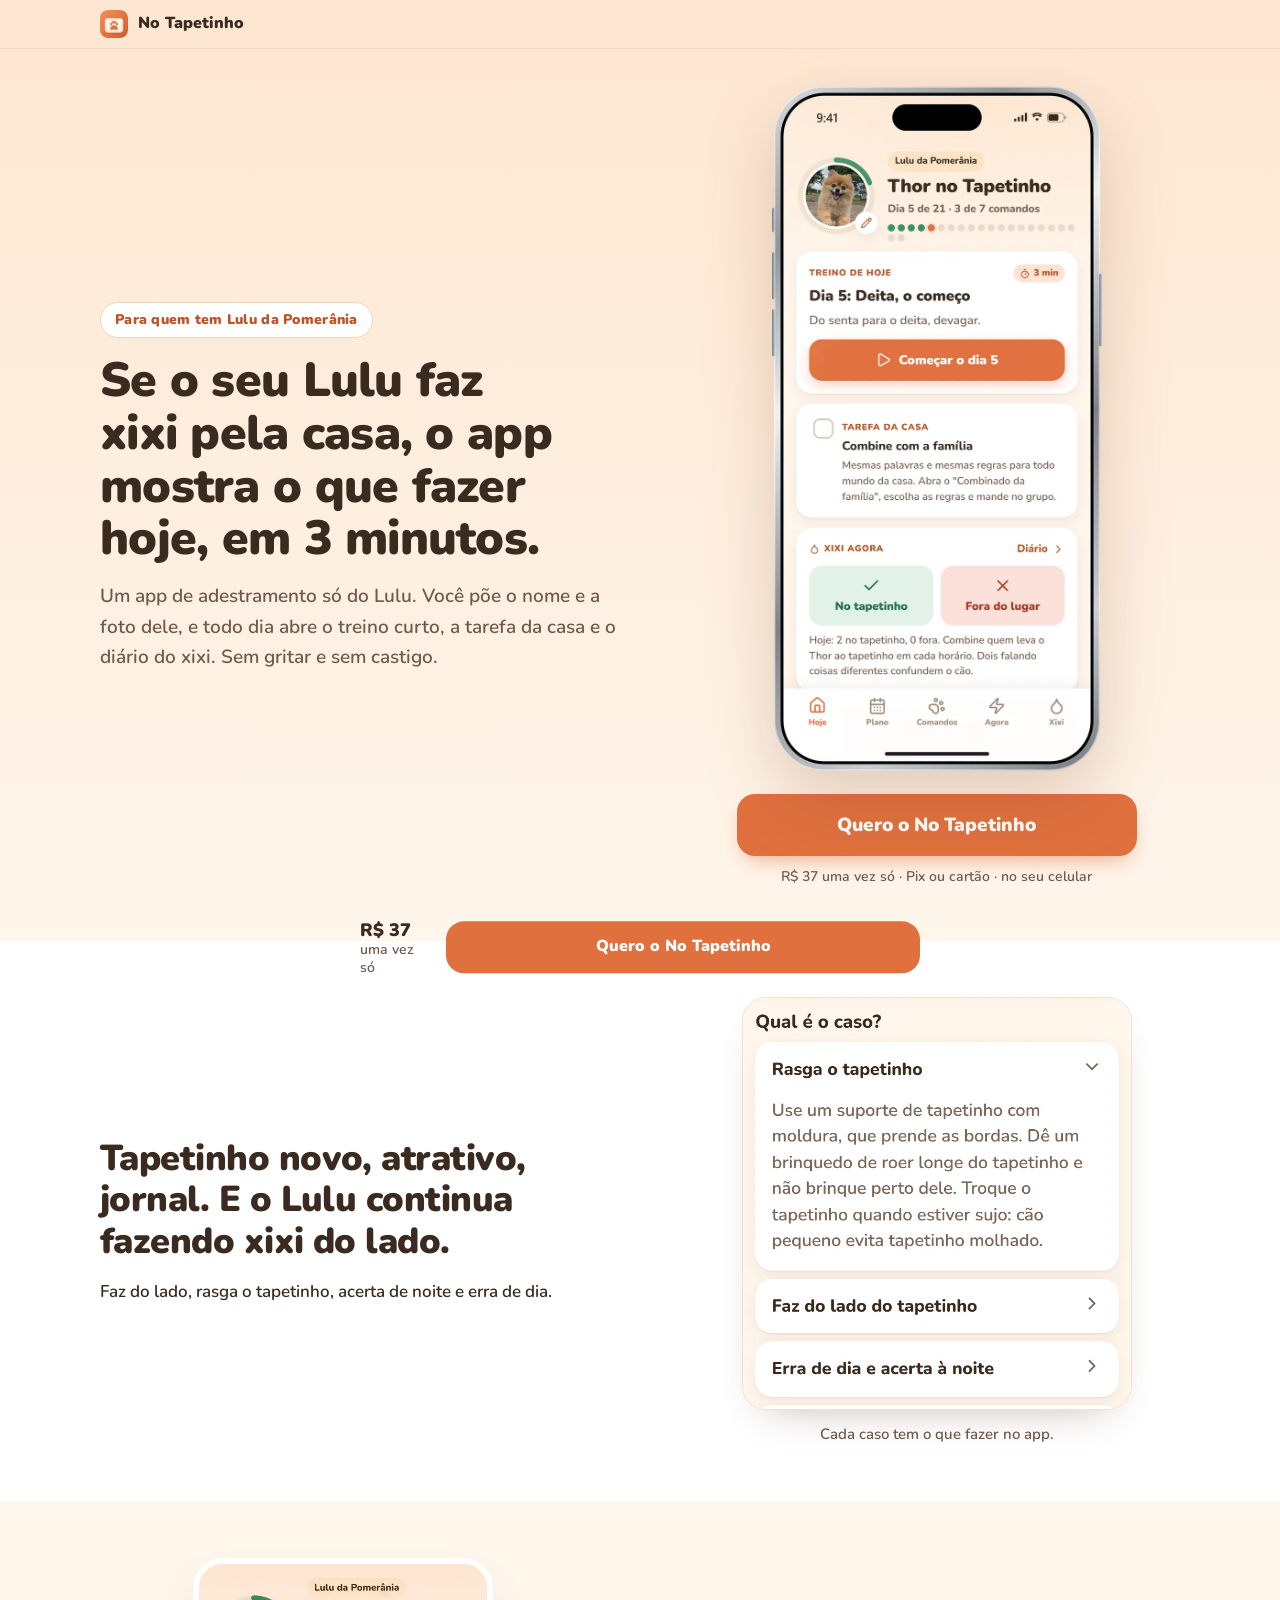
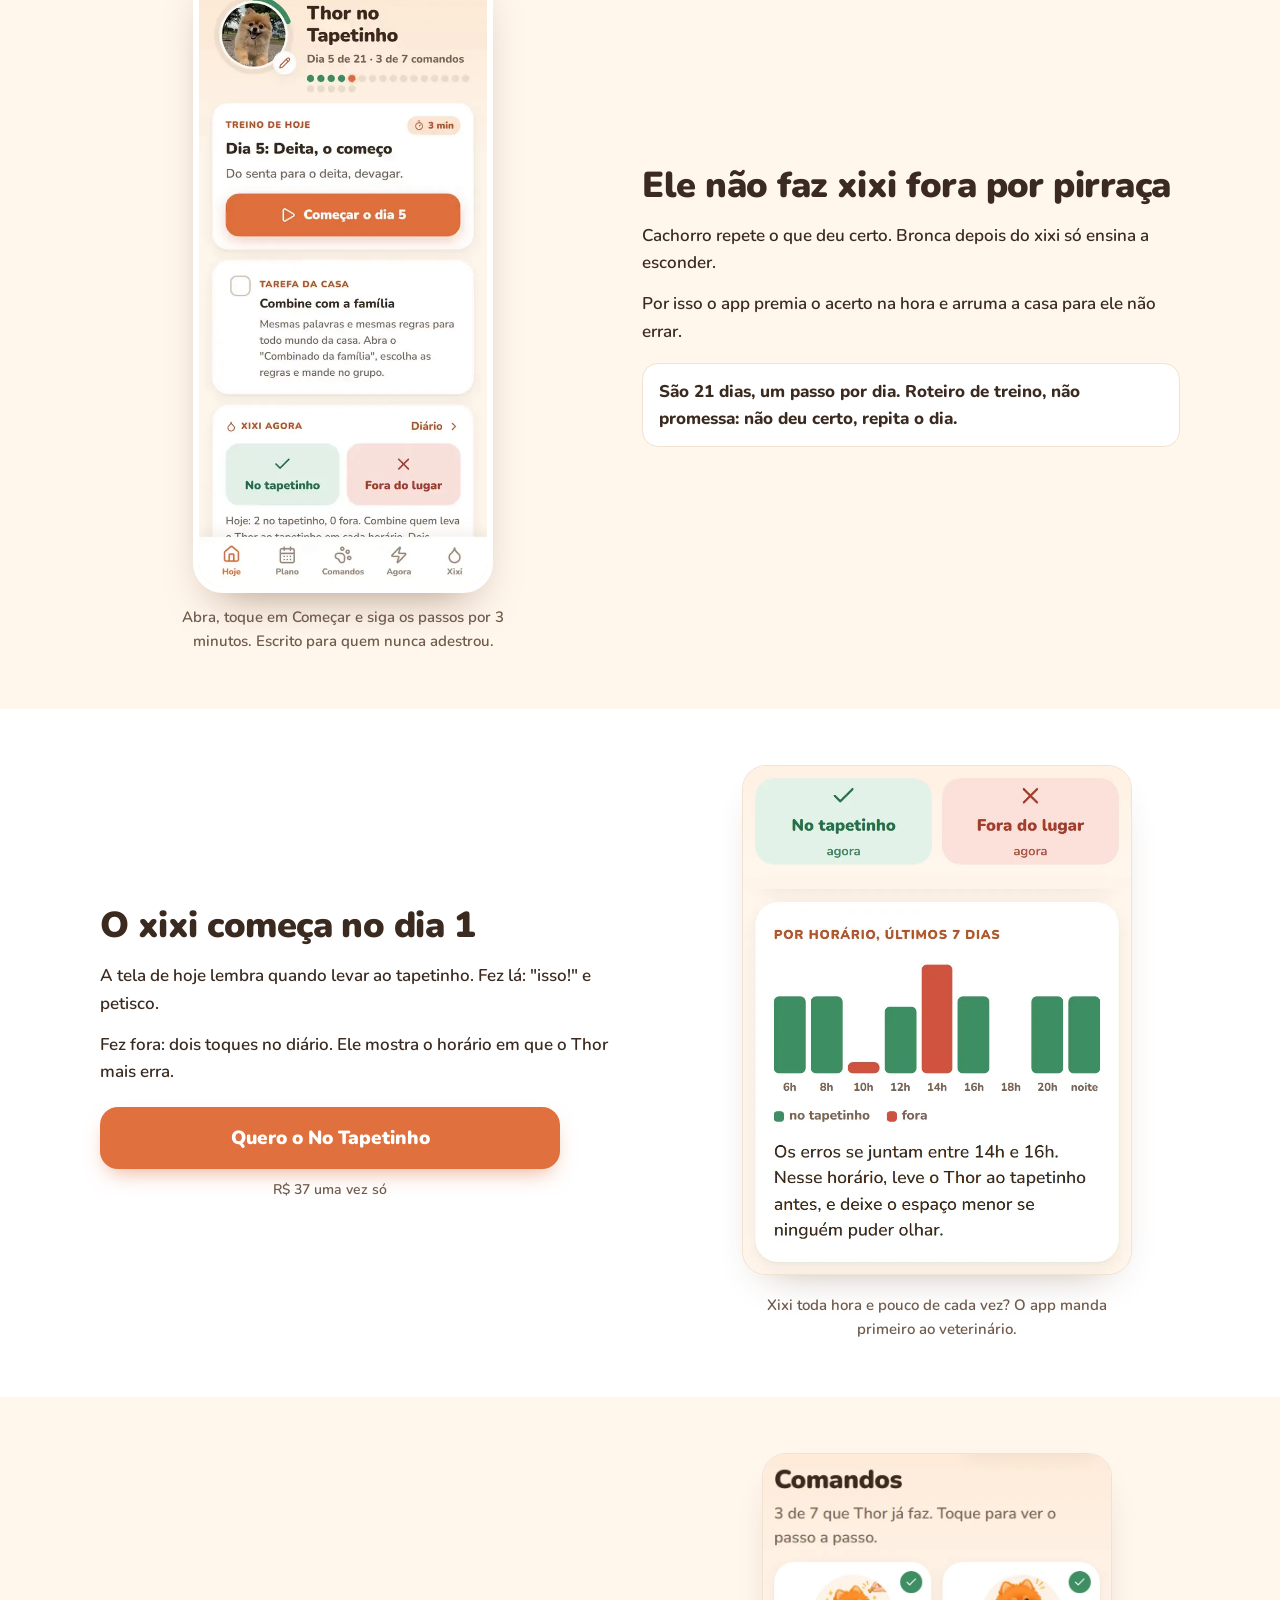
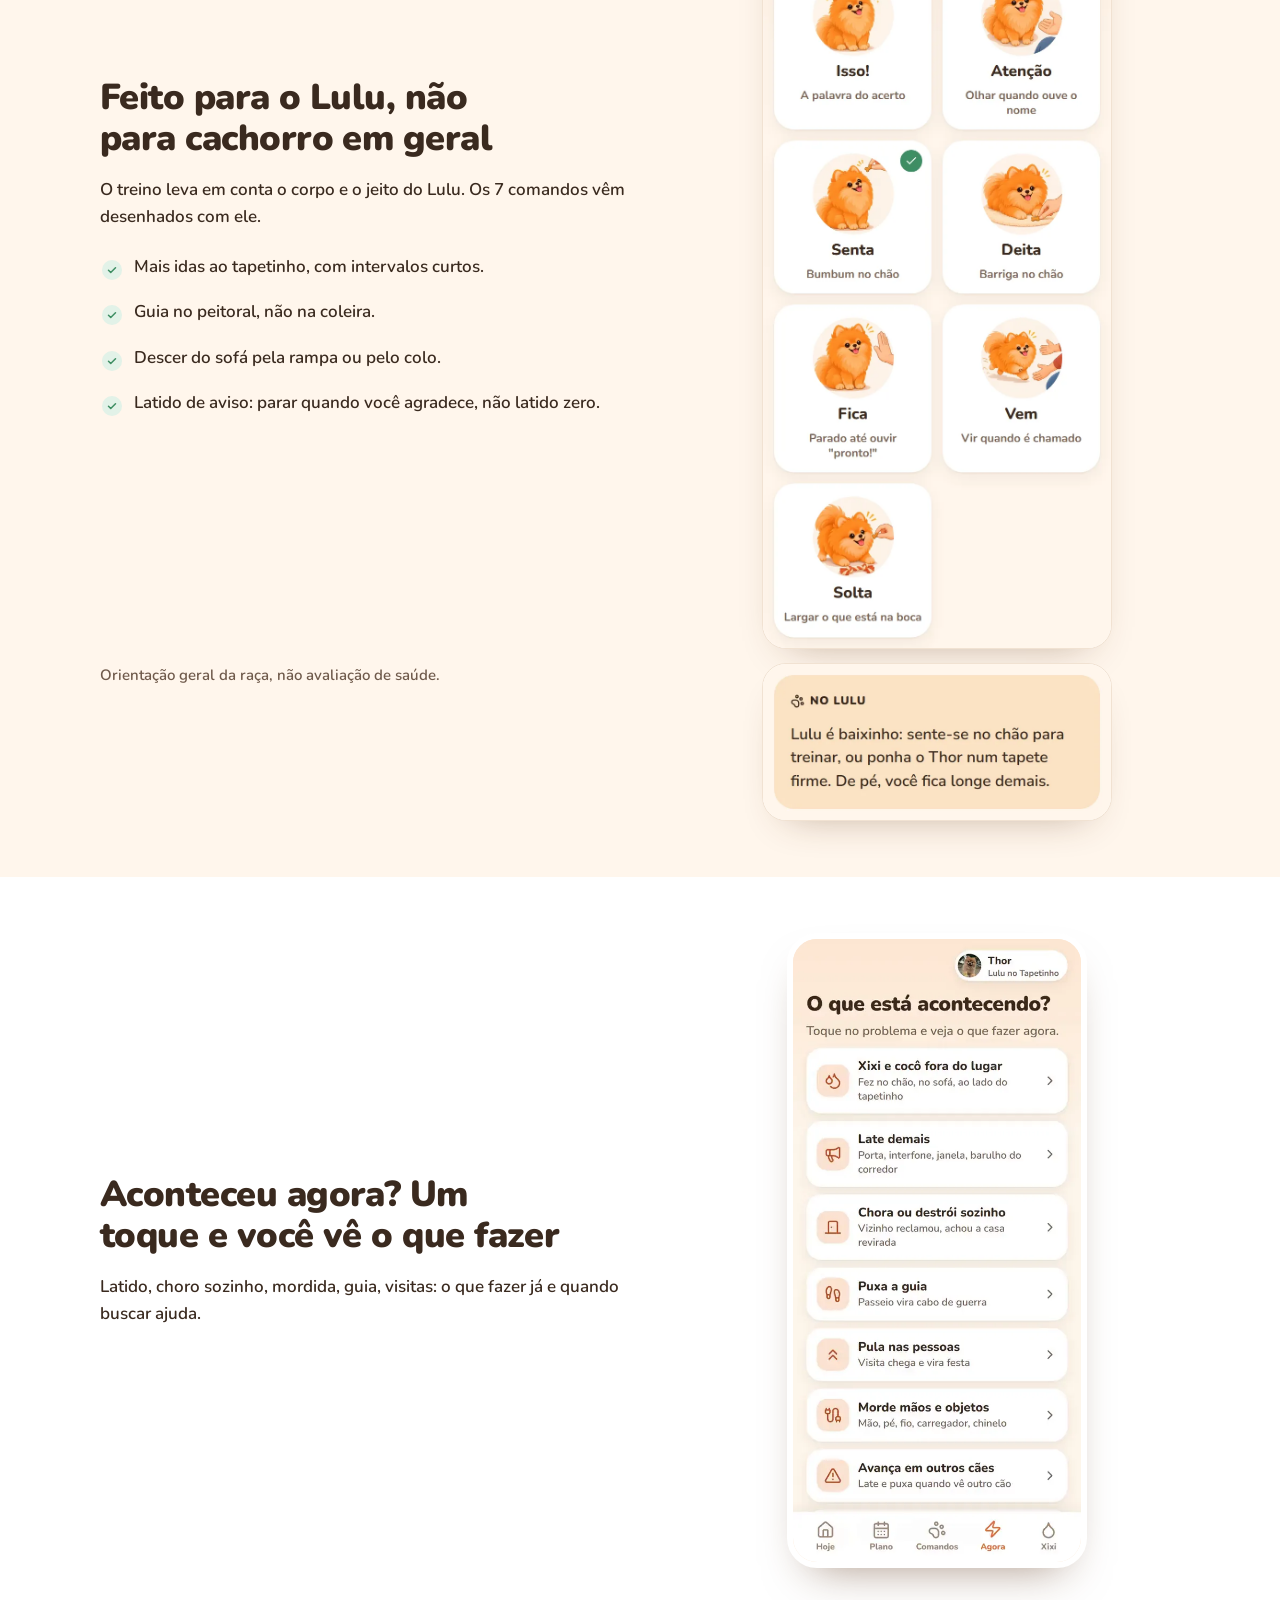
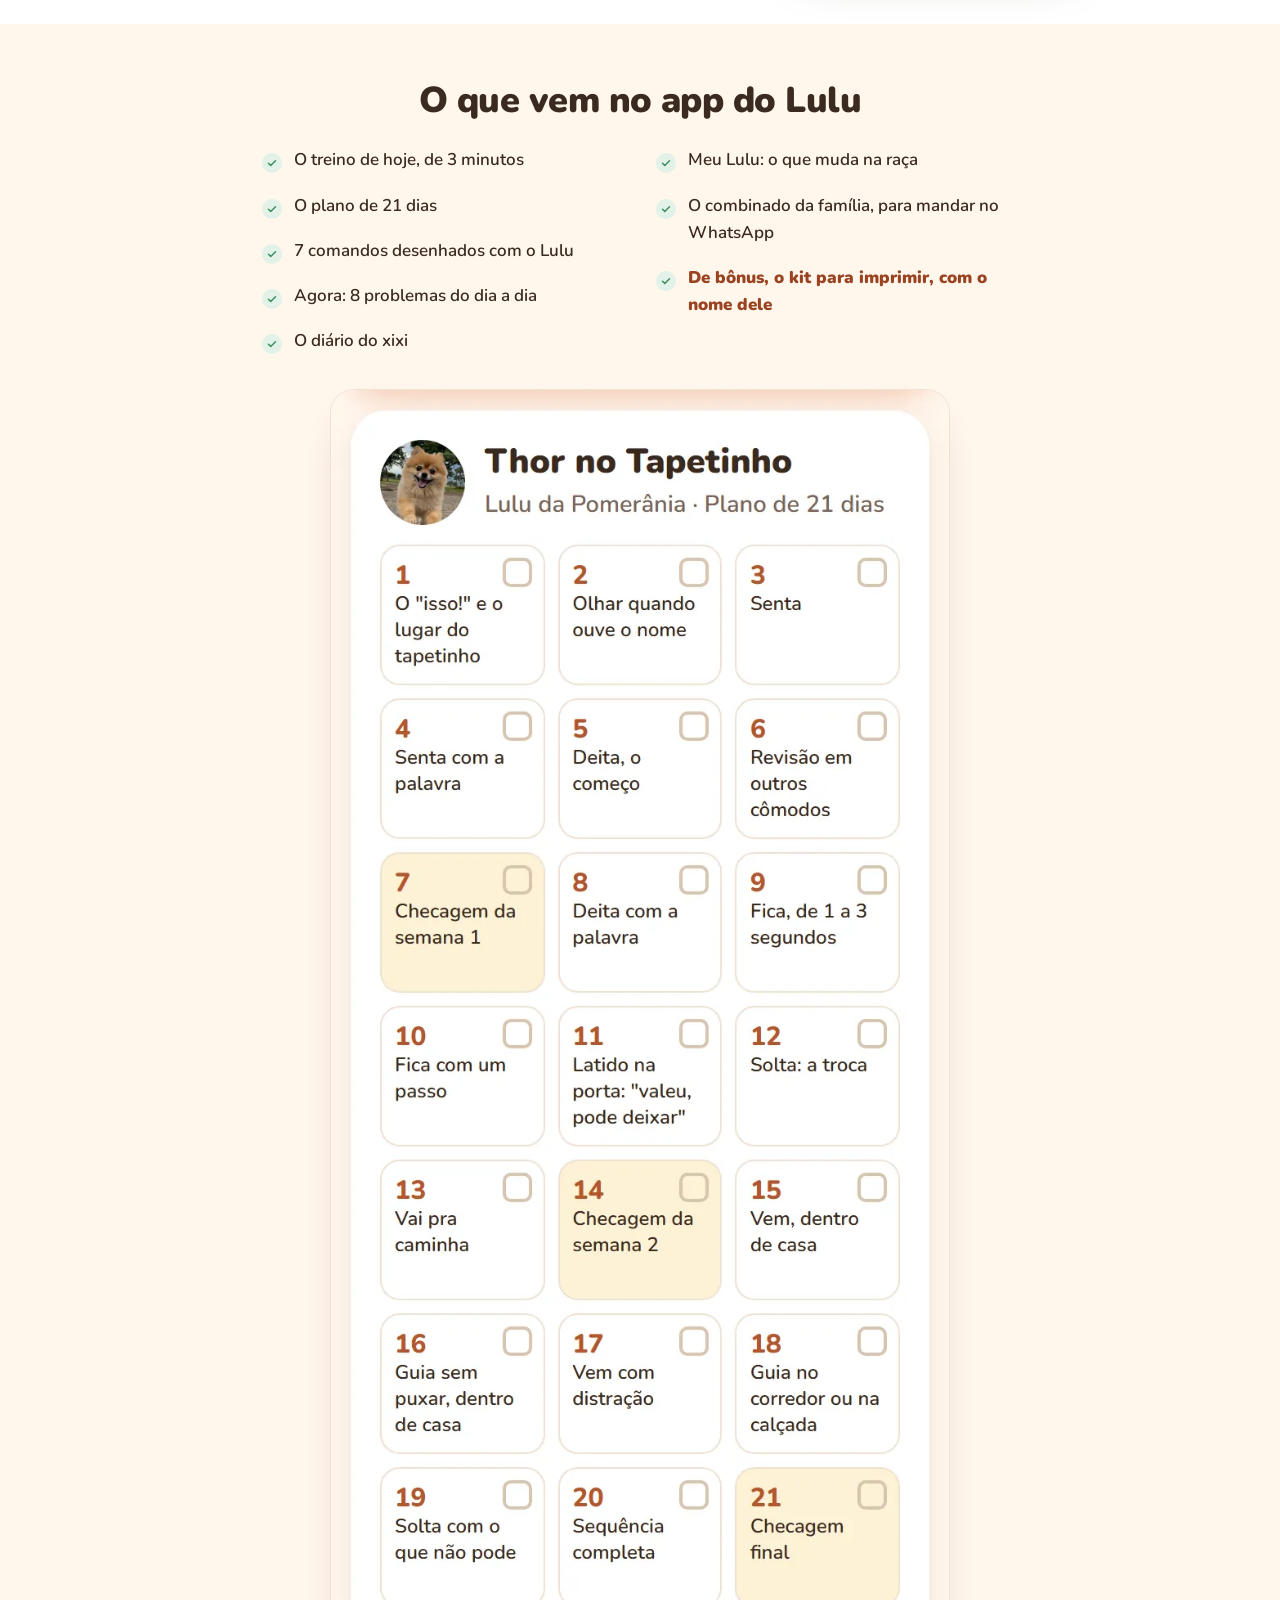
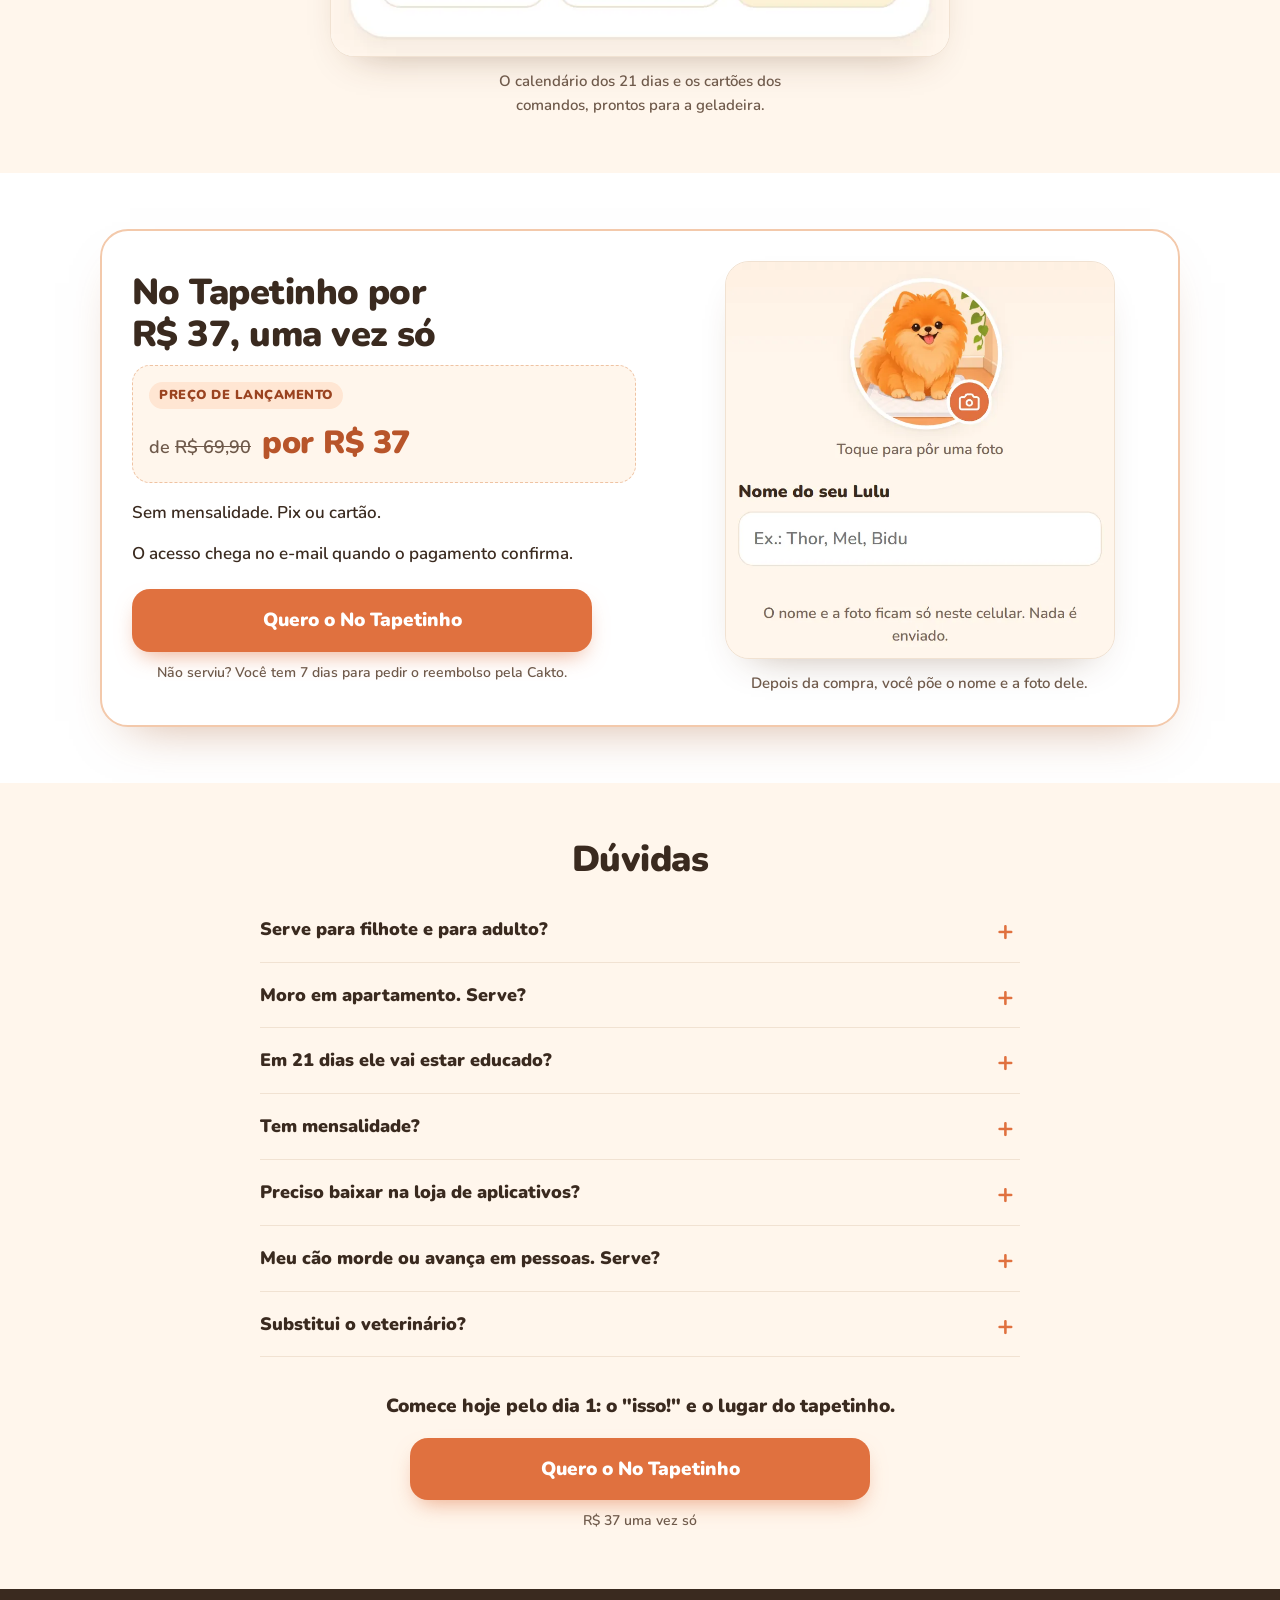
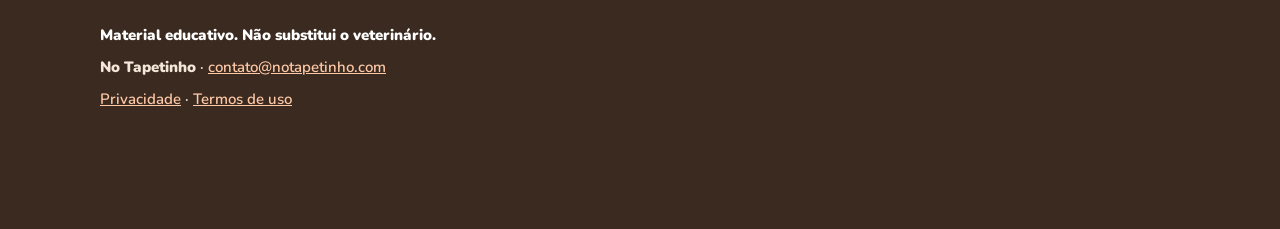
==== lulu/index.html @ 408629a3 "No Tapetinho: site" ====
<!doctype html>
<html lang="pt-BR">
<head>
<meta charset="utf-8">
<meta name="viewport" content="width=device-width, initial-scale=1">
<title>No Tapetinho · Lulu</title>
<meta name="description" content="Um app de adestramento só do Lulu. Você põe o nome e a foto dele, e todo dia abre o treino curto, a tarefa da casa e o diário do xixi. Sem gritar e sem castigo.">
<link rel="icon" type="image/svg+xml" href="../img/favicon.svg">
<link rel="icon" type="image/png" sizes="32x32" href="../img/favicon-32.png">
<link rel="apple-touch-icon" sizes="180x180" href="../img/apple-touch-180.png">
<link rel="preload" as="image" imagesrcset="../img/lulu/hero-celular-720.webp 720w, ../img/lulu/hero-celular-880.webp 880w, ../img/lulu/hero-celular-1080.webp 1080w" imagesizes="(max-width: 860px) calc(100vw - 36px), 330px" fetchpriority="high">
<link rel="preconnect" href="https://fonts.googleapis.com"><link rel="preconnect" href="https://fonts.gstatic.com" crossorigin>
<link href="https://fonts.googleapis.com/css2?family=Nunito:wght@600;700;800;900&display=swap" rel="stylesheet">
<!-- RASTREIO PENDENTE: pixel da oferta (Meta, compartilhado com a Conta 01). Preencher RASTREIO.pixel em _fonte/gerar.mjs. -->
<!-- RASTREIO PENDENTE: script de visitas do painel labofertas. Preencher RASTREIO.painel em _fonte/gerar.mjs. -->
<link rel="stylesheet" href="../estilo.css">
</head>
<body>
<header class="barra"><div class="wrap"><img src="../img/icone-64.png" width="28" height="28" alt=""><span>No Tapetinho</span></div></header>
<main>
<section class="hero"><div class="wrap hero-grade">
 <div class="texto">
  <p class="chapeu">Para quem tem Lulu da Pomerânia</p>
  <h1>Se o seu Lulu faz xixi pela casa, o app mostra o que fazer hoje, em 3 minutos.</h1>
  <p class="sub">Um app de adestramento só do Lulu. Você põe o nome e a foto dele, e todo dia abre o treino curto, a tarefa da casa e o diário do xixi. Sem gritar e sem castigo.</p>
 </div>
 <div class="midia"><img class="celular" src="../img/lulu/hero-celular-1080.webp" srcset="../img/lulu/hero-celular-720.webp 720w, ../img/lulu/hero-celular-880.webp 880w, ../img/lulu/hero-celular-1080.webp 1080w" sizes="(max-width: 860px) calc(100vw - 36px), 330px" width="1080" height="2249" alt="Tela Hoje do app: Thor no Tapetinho, dia 5 de 21" fetchpriority="high" decoding="async"></div>
 <div class="cta"><a class="btn" href="https://pay.cakto.com.br/4335byt" data-checkout="lulu">Quero o No Tapetinho</a><p class="micro">R$ 37 uma vez só · Pix ou cartão · no seu celular</p></div>
</div></section>

<section class="s-dor"><div class="wrap grade"><div class="texto"><h2>Tapetinho novo, atrativo, jornal. E o Lulu continua fazendo xixi do lado.</h2><p>Faz do lado, rasga o tapetinho, acerta de noite e erra de dia.</p></div><div class="midia"><figure class="legendada "><div class="shot"><img src="../img/lulu/casos.webp" width="756" height="802" alt="Tela Agora, xixi: os casos rasga o tapetinho, faz do lado, erra de dia e acerta à noite" loading="lazy" decoding="async"></div><figcaption>Cada caso tem o que fazer no app.</figcaption></figure></div></div></section>

<section class="s-dia claro"><div class="wrap tri inv"><div class="ta"><h2>Ele não faz xixi fora por pirraça</h2><p>Cachorro repete o que deu certo. Bronca depois do xixi só ensina a esconder.</p><p>Por isso o app premia o acerto na hora e arruma a casa para ele não errar.</p></div><div class="tm"><figure class="legendada"><div class="tela-video"><video muted loop playsinline preload="none" width="540" height="1168" poster="../img/lulu/video-dia-capa.webp" data-src="../video/lulu/dia.mp4" aria-label="Gravação do app: o dia 5 começa, o relógio conta 3 minutos, Feito, e o dia 6 aparece para amanhã"></video></div><figcaption>Abra, toque em Começar e siga os passos por 3 minutos. Escrito para quem nunca adestrou.</figcaption></figure></div><div class="tb"><p class="plano-linha">São 21 dias, um passo por dia. Roteiro de treino, não promessa: não deu certo, repita o dia.</p></div></div></section>

<section class="s-xixi"><div class="wrap tri"><div class="ta"><h2>O xixi começa no dia 1</h2><p>A tela de hoje lembra quando levar ao tapetinho. Fez lá: &quot;isso!&quot; e petisco.</p><p>Fez fora: dois toques no diário. Ele mostra o horário em que o Thor mais erra.</p></div><div class="tm"><div class="pilha"><figure class="shot "><img src="../img/lulu/diario.webp" width="756" height="990" alt="Diário do xixi: os dois botões e o gráfico por horário dos últimos 7 dias" loading="lazy" decoding="async"></figure><p class="menor">Xixi toda hora e pouco de cada vez? O app manda primeiro ao veterinário.</p></div></div><div class="tb"><div class="cta"><a class="btn" href="https://pay.cakto.com.br/4335byt" data-checkout="lulu">Quero o No Tapetinho</a><p class="micro">R$ 37 uma vez só</p></div></div></div></section>

<section class="s-raca claro"><div class="wrap raca-grade">
 <div class="ra">
  <h2>Feito para o Lulu, não para cachorro em geral</h2><p>O treino leva em conta o corpo e o jeito do Lulu. Os 7 comandos vêm desenhados com ele.</p>
 </div>
 <div class="rm1"><figure class="shot alto"><img src="../img/lulu/comandos.webp" width="756" height="1723" alt="Tela Comandos: os 7 cartões desenhados com um Lulu" loading="lazy" decoding="async"></figure></div>
 <div class="rb"><ul class="lista-ok"><li>Mais idas ao tapetinho, com intervalos curtos.</li><li>Guia no peitoral, não na coleira.</li><li>Descer do sofá pela rampa ou pelo colo.</li><li>Latido de aviso: parar quando você agradece, não latido zero.</li></ul></div>
 <div class="rm2"><figure class="shot "><img src="../img/lulu/nota-raca.webp" width="756" height="340" alt="O ajuste do Lulu dentro do app" loading="lazy" decoding="async"></figure></div>
 <div class="rc"><p class="menor">Orientação geral da raça, não avaliação de saúde.</p></div>
</div></section>

<section class="s-agora"><div class="wrap grade"><div class="texto"><h2>Aconteceu agora? Um toque e você vê o que fazer</h2><p>Latido, choro sozinho, mordida, guia, visitas: o que fazer já e quando buscar ajuda.</p></div><div class="midia"><figure class="legendada"><div class="tela-video"><video muted loop playsinline preload="none" width="540" height="1168" poster="../img/lulu/video-agora-capa.webp" data-src="../video/lulu/agora.mp4" aria-label="Gravação do app: tela Agora, toque em Late demais e o que fazer agora aparece"></video></div></figure></div></div></section>

<section class="s-vem claro"><div class="wrap">
 <h2 class="centro">O que vem no app do Lulu</h2>
 <ul class="lista-ok colunas"><li>O treino de hoje, de 3 minutos</li><li>O plano de 21 dias</li><li>7 comandos desenhados com o Lulu</li><li>Agora: 8 problemas do dia a dia</li><li>O diário do xixi</li><li>Meu Lulu: o que muda na raça</li><li>O combinado da família, para mandar no WhatsApp</li><li class="bonus">De bônus, o kit para imprimir, com o nome dele</li></ul>
 <figure class="legendada largo"><div class="shot"><img src="../img/lulu/kit.webp" width="756" height="1548" alt="Kit para imprimir: o calendário dos 21 dias com o nome do cão" loading="lazy" decoding="async"></div><figcaption>O calendário dos 21 dias e os cartões dos comandos, prontos para a geladeira.</figcaption></figure>
</div></section>

<section class="s-oferta" id="oferta"><div class="wrap tri caixa-oferta">
 <div class="ta"><h2>No Tapetinho por R$ 37, uma vez só</h2>
  <div class="preco-bloco"><p class="lancamento">Preço de lançamento</p><p class="preco-linha">de <s><span class="sr">preço cheio </span>R$ 69,90</s> <strong>por R$ 37</strong></p></div>
  <p>Sem mensalidade. Pix ou cartão.</p><p>O acesso chega no e-mail quando o pagamento confirma.</p></div>
 <div class="tm"><figure class="legendada "><div class="shot"><img src="../img/lulu/ficha.webp" width="756" height="773" alt="A ficha do cão: a foto, o nome, e o aviso de que ficam só no celular" loading="lazy" decoding="async"></div><figcaption>Depois da compra, você põe o nome e a foto dele.</figcaption></figure></div>
 <div class="tb"><div class="cta"><a class="btn" href="https://pay.cakto.com.br/4335byt" data-checkout="lulu">Quero o No Tapetinho</a><p class="micro">Não serviu? Você tem 7 dias para pedir o reembolso pela Cakto.</p></div></div>
</div></section>

<section class="s-faq claro"><div class="wrap estreito"><h2 class="centro">Dúvidas</h2>
<details><summary>Serve para filhote e para adulto?</summary><p>Sim, o plano começa do zero. Para os 90 primeiros dias, há um adicional opcional no pagamento.</p></details>
<details><summary>Moro em apartamento. Serve?</summary><p>Sim. O treino é na sala, com o tapetinho. A rua só entra na semana 3.</p></details>
<details><summary>Em 21 dias ele vai estar educado?</summary><p>Os 21 dias são o roteiro do treino, não prazo de resultado. Cada cão tem o seu ritmo.</p></details>
<details><summary>Tem mensalidade?</summary><p>Não, R$ 37 uma vez só. No pagamento aparecem adicionais opcionais; só entram se você marcar.</p></details>
<details><summary>Preciso baixar na loja de aplicativos?</summary><p>Não. O app abre pelo link do e-mail, no navegador do celular.</p></details>
<details><summary>Meu cão morde ou avança em pessoas. Serve?</summary><p>Para mordida de brincadeira, sim. Se morde pessoas ou pode machucar, procure um profissional de comportamento.</p></details>
<details><summary>Substitui o veterinário?</summary><p>Não. É material educativo, e o app avisa quando é caso de veterinário.</p></details>
<div class="fecho centro"><p class="fecho-linha"><strong>Comece hoje pelo dia 1: o &quot;isso!&quot; e o lugar do tapetinho.</strong></p><div class="cta"><a class="btn" href="https://pay.cakto.com.br/4335byt" data-checkout="lulu">Quero o No Tapetinho</a><p class="micro">R$ 37 uma vez só</p></div></div>
</div></section>
</main>
<footer><div class="wrap">
 <p class="aviso">Material educativo. Não substitui o veterinário.</p>
 <p><strong>No Tapetinho</strong> · <a href="mailto:contato@notapetinho.com">contato@notapetinho.com</a></p>
 <p class="links"><a href="../privacidade/">Privacidade</a> · <a href="../termos/">Termos de uso</a></p>
</div></footer>
<div class="barra-compra" aria-hidden="true" inert><div class="dentro"><p class="preco-bc"><strong>R$ 37</strong> uma vez só</p><a class="btn" href="https://pay.cakto.com.br/4335byt" data-checkout="lulu" tabindex="-1">Quero o No Tapetinho</a></div></div>
<script>
/* repassa a query (UTMs e fbclid) para o checkout */
(function(){var q=location.search.slice(1);if(!q)return;document.querySelectorAll('a[data-checkout]').forEach(function(a){if(!/^https?:/.test(a.getAttribute('href')))return;a.href+=(a.href.indexOf('?')<0?'?':'&')+q;});})();
/* barra de compra fixa: aparece quando nenhum dos botões principais está na tela, some quando algum aparece.
   O hero inteiro conta como botão (o do hero fica abaixo do celular): enquanto o hero está na tela, a barra não entra */
(function(){var bar=document.querySelector('.barra-compra'),vis=new Set();if(!bar||!('IntersectionObserver' in window))return;
var alvos=[document.querySelector('.hero')].concat([].slice.call(document.querySelectorAll('main .cta .btn')));
var io=new IntersectionObserver(function(es){es.forEach(function(e){if(e.isIntersecting)vis.add(e.target);else vis.delete(e.target);});var on=vis.size===0;
bar.classList.toggle('on',on);bar.inert=!on;bar.setAttribute('aria-hidden',String(!on));bar.querySelector('a').tabIndex=on?0:-1;});
alvos.forEach(function(a){if(a)io.observe(a);});})();
/* gravações do app: carregam e tocam só quando aparecem na tela (mudas, em loop) */
(function(){var vs=document.querySelectorAll('video[data-src]');if(!('IntersectionObserver' in window)){vs.forEach(function(v){v.src=v.dataset.src;});return;}
var io=new IntersectionObserver(function(es){es.forEach(function(e){var v=e.target;if(e.isIntersecting){if(!v.src){v.src=v.dataset.src;}v.play().catch(function(){});}else if(v.src){v.pause();}});},{rootMargin:'200px 0px'});
vs.forEach(function(v){io.observe(v);});})();
</script>
</body>
</html>
---- estilo.css ----
:root{--creme:#FFF6EC;--pessego:#FDE7D2;--pessego2:#FDE3D2;--terracota:#E0713F;--terracota2:#B8552A;--tinta:#3A2A1F;--suave:#6F5A4B;--linha:#F1E2D2;--verde:#3E8E63;--verde2:#E2F2E8;--erro:#CF5340;--erro2:#FBE1DB;--sol2:#FDF1D6}
*{box-sizing:border-box}
html{-webkit-text-size-adjust:100%;scroll-behavior:smooth}
body{margin:0;background:#fff;color:var(--tinta);font:600 17px/1.6 Nunito,system-ui,-apple-system,"Segoe UI",Roboto,sans-serif;overflow-x:hidden}
h1,h2,h3,p,ul,ol,figure{margin:0}
h1,h2{font-weight:900;letter-spacing:-.015em;text-wrap:balance}
h1{font-size:clamp(30px,4.4vw,48px);line-height:1.1}
h2{font-size:clamp(26px,3.2vw,36px);line-height:1.15;margin-bottom:16px}
p+p,p+ul,p+ol,ul+p,ol+p{margin-top:14px}
strong{font-weight:900}
a{color:var(--terracota2)}
img,video{display:block;max-width:100%;height:auto}
.wrap{width:min(1080px,100% - 36px);margin:0 auto}
.estreito{width:min(760px,100% - 36px)}
.centro{text-align:center}
section{padding:56px 0}
section.claro{background:var(--creme)}
.grade{display:grid;grid-template-columns:1.05fr .95fr;gap:56px;align-items:center}
.grade.inv .texto{order:2}.grade.inv .midia{order:1}
/* barra da marca */
.barra{background:var(--pessego);border-bottom:1px solid #F6D6BC}
.barra .wrap{display:flex;align-items:center;gap:10px;height:48px;font-weight:900;font-size:16px}
.barra img{border-radius:8px}
/* hero */
.hero{padding:36px 0 52px;background:linear-gradient(180deg,var(--pessego) 0,var(--creme) 100%)}
.chapeu{display:inline-block;background:#fff;border:1px solid #F3D3B8;color:var(--terracota2);font-size:14px;font-weight:900;letter-spacing:.02em;padding:6px 14px;border-radius:99px;margin-bottom:16px}
.sub{font-size:19px;color:var(--suave);margin-top:16px;max-width:560px}
.celular{width:100%;max-width:330px;margin:0 auto;filter:drop-shadow(0 28px 34px rgba(120,60,20,.22))}
/* hero: texto, depois o celular grande, depois o botão (decisão de produto). No computador, o texto fica à esquerda e o celular
   com o botão logo abaixo dele, à direita */
.hero-grade{display:grid;grid-template-columns:1.05fr .95fr;grid-template-areas:"texto midia" "texto cta";column-gap:56px;align-items:center}
.hero-grade>.texto{grid-area:texto}.hero-grade>.midia{grid-area:midia}.hero-grade>.cta{grid-area:cta;margin:22px auto 0;width:100%;max-width:400px}
/* botão */
.cta{margin-top:26px;max-width:460px}
.btn{display:flex;align-items:center;justify-content:center;min-height:62px;padding:16px 24px;border-radius:18px;background:var(--terracota);color:#fff;font-size:19px;font-weight:900;text-decoration:none;text-align:center;box-shadow:0 10px 22px -8px rgba(224,113,63,.6);transition:transform .15s,background .15s}
.btn:hover{background:var(--terracota2);transform:translateY(-1px)}
.btn:active{transform:translateY(1px)}
.micro{margin-top:10px !important;font-size:14px;color:var(--suave);text-align:center}
/* mídia */
.midia{display:flex;justify-content:center}
.shot{background:var(--creme);border:1px solid var(--linha);border-radius:24px;overflow:hidden;box-shadow:0 18px 40px -26px rgba(90,50,20,.45);max-width:390px;width:100%}
.claro .shot{background:#fff}
.shot img{width:100%}
.shot.alto{max-width:350px}
.pilha{display:grid;gap:18px;width:100%;max-width:390px}
.tela-video{width:min(300px,78vw);border-radius:30px;overflow:hidden;border:6px solid #fff;box-shadow:0 22px 46px -24px rgba(90,50,20,.55);background:var(--pessego)}
.tela-video video{width:100%;aspect-ratio:540/1168;object-fit:cover}
/* listas */
.lista-ok{list-style:none;padding:0}
.lista-ok li{position:relative;padding:9px 0 9px 34px}
.lista-ok li:before{content:'';position:absolute;left:2px;top:16px;width:20px;height:20px;border-radius:50%;background:var(--verde2) url("data:image/svg+xml,%3Csvg xmlns='http://www.w3.org/2000/svg' viewBox='0 0 24 24' fill='none' stroke='%233E8E63' stroke-width='3' stroke-linecap='round' stroke-linejoin='round'%3E%3Cpath d='M5 12.5l4.5 4.5L19 7.5'/%3E%3C/svg%3E") center/12px no-repeat}
/* oferta */
.caixa-oferta{background:#fff;border:2px solid #F3C9AB;border-radius:28px;padding:30px;box-shadow:0 24px 50px -30px rgba(160,80,30,.5)}
/* versão 2: seções em três partes (texto, mídia, fecho do texto) */
.tri{display:grid;grid-template-columns:1.05fr .95fr;grid-template-areas:"a m" "b m";column-gap:56px;align-items:center}
.tri.inv{grid-template-columns:.95fr 1.05fr;grid-template-areas:"m a" "m b"}
.tri>.ta{grid-area:a;align-self:end}.tri>.tm{grid-area:m;display:flex;justify-content:center}.tri>.tb{grid-area:b;align-self:start}
.tri>.tb .cta{margin-top:22px}
.raca-grade{display:grid;grid-template-columns:1.05fr .95fr;grid-template-areas:"a m1" "b m1" "c m2";column-gap:56px;row-gap:14px;align-items:start}
.raca-grade>.ra{grid-area:a;align-self:end}.raca-grade>.rb{grid-area:b}.raca-grade>.rc{grid-area:c}
.raca-grade>.rm1{grid-area:m1;display:flex;justify-content:center}.raca-grade>.rm2{grid-area:m2;display:flex;justify-content:center}
.raca-grade .shot{max-width:350px}
.legendada{display:flex;flex-direction:column;align-items:center;gap:12px;width:100%;max-width:390px;margin:0 auto}
.legendada figcaption{font-size:15px;color:var(--suave);text-align:center;max-width:340px}
.legendada.largo{max-width:620px;margin-top:26px}
.legendada.largo .shot{max-width:none}
.menor{font-size:15px;color:var(--suave)}
.pilha .menor{text-align:center;margin:0 !important}
.plano-linha{margin-top:18px !important;padding:14px 16px;border-radius:16px;background:#fff;border:1px solid var(--linha);font-weight:800}
.colunas{columns:2;column-gap:28px;max-width:760px;margin:6px auto 0}
.colunas li{break-inside:avoid}
.colunas li.bonus{font-weight:900;color:#9A4320}
.caixa-oferta .ta h2{margin-bottom:10px}
.preco-bloco{margin:4px 0 16px;padding:14px 16px;border-radius:18px;background:var(--creme);border:1px dashed #EFC3A3}
.lancamento{display:inline-block;margin:0;font-size:13px;font-weight:900;letter-spacing:.04em;text-transform:uppercase;color:#9A4320;background:#FFE6D3;padding:3px 10px;border-radius:99px}
.preco-linha{margin:8px 0 0 !important;font-size:18px;color:var(--suave)}
.preco-linha s{color:var(--suave)}
.preco-linha strong{font-size:32px;color:var(--terracota2);margin-left:6px;letter-spacing:-.01em}
.sr{position:absolute;width:1px;height:1px;padding:0;margin:-1px;overflow:hidden;clip:rect(0,0,0,0);white-space:nowrap;border:0}
.fecho{margin-top:34px}
.fecho-linha{font-size:19px}
.fecho .cta{margin:16px auto 0}
/* faq */
details{border-bottom:1px solid var(--linha)}
summary{list-style:none;cursor:pointer;position:relative;padding:18px 40px 18px 0;font-weight:900;font-size:18px}
summary::-webkit-details-marker{display:none}
summary:after{content:'+';position:absolute;right:6px;top:12px;font-size:28px;color:var(--terracota);font-weight:700}
details[open] summary:after{content:'−'}
details p{padding:0 0 18px;color:var(--suave)}
/* rodapé */
footer{padding:34px 0 calc(118px + env(safe-area-inset-bottom));background:var(--tinta);color:#F4E6D8;font-size:15px}
footer p+p{margin-top:8px}
footer a{color:#FFC9A8}
.aviso{font-weight:900;color:#fff}
/* barra de compra fixa (celular e computador): entra por baixo, sem mexer no layout; respeita a área segura do iPhone */
.barra-compra{position:fixed;left:0;right:0;bottom:0;z-index:30;background:rgba(255,255,255,.97);border-top:1px solid var(--linha);box-shadow:0 -10px 26px -20px rgba(90,50,20,.55);padding:10px 16px calc(10px + env(safe-area-inset-bottom));transform:translateY(110%);visibility:hidden;transition:transform .25s ease,visibility 0s linear .25s}
.barra-compra.on{transform:none;visibility:visible;transition:transform .25s ease}
.barra-compra .dentro{max-width:560px;margin:0 auto;display:flex;align-items:center;gap:14px}
.barra-compra .preco-bc{margin:0;font-size:14px;line-height:1.25;color:var(--suave);width:min-content;min-width:72px}
.barra-compra .preco-bc strong{display:block;font-size:18px;color:var(--tinta)}
.barra-compra .btn{flex:1;min-height:52px;margin:0;padding:10px 14px;font-size:16px;box-shadow:none}
@media (prefers-reduced-motion:reduce){.barra-compra,.barra-compra.on{transition:none}}
/* páginas simples */
.simples h1{margin-bottom:18px}.simples h2{font-size:22px;margin:26px 0 8px}
.escolha{list-style:none;padding:0;display:grid;grid-template-columns:repeat(2,1fr);gap:14px}
.escolha a{display:flex;flex-direction:column;align-items:center;gap:10px;padding:18px;border-radius:22px;background:var(--creme);border:1px solid var(--linha);text-decoration:none;color:var(--tinta);font-weight:900;text-align:center}
@media (max-width:860px){
  section{padding:40px 0}
  .grade{grid-template-columns:1fr;gap:28px}
  .grade.inv .texto,.grade.inv .midia{order:0}
  .hero{padding:22px 0 36px}
  .hero-grade{grid-template-columns:1fr;grid-template-areas:"texto" "midia" "cta"}
  .hero-grade>.midia{margin-top:24px}
  .hero-grade>.cta{max-width:none;margin-top:22px}
  .celular{max-width:none}
  .sub{font-size:17px}
  .cta{max-width:none}
  .tri,.tri.inv{grid-template-columns:1fr;grid-template-areas:"a" "m" "b";row-gap:22px}
  .raca-grade{grid-template-columns:1fr;grid-template-areas:"a" "m1" "b" "m2" "c";row-gap:18px}
  .colunas{columns:1}
  .caixa-oferta{padding:24px 20px}
}
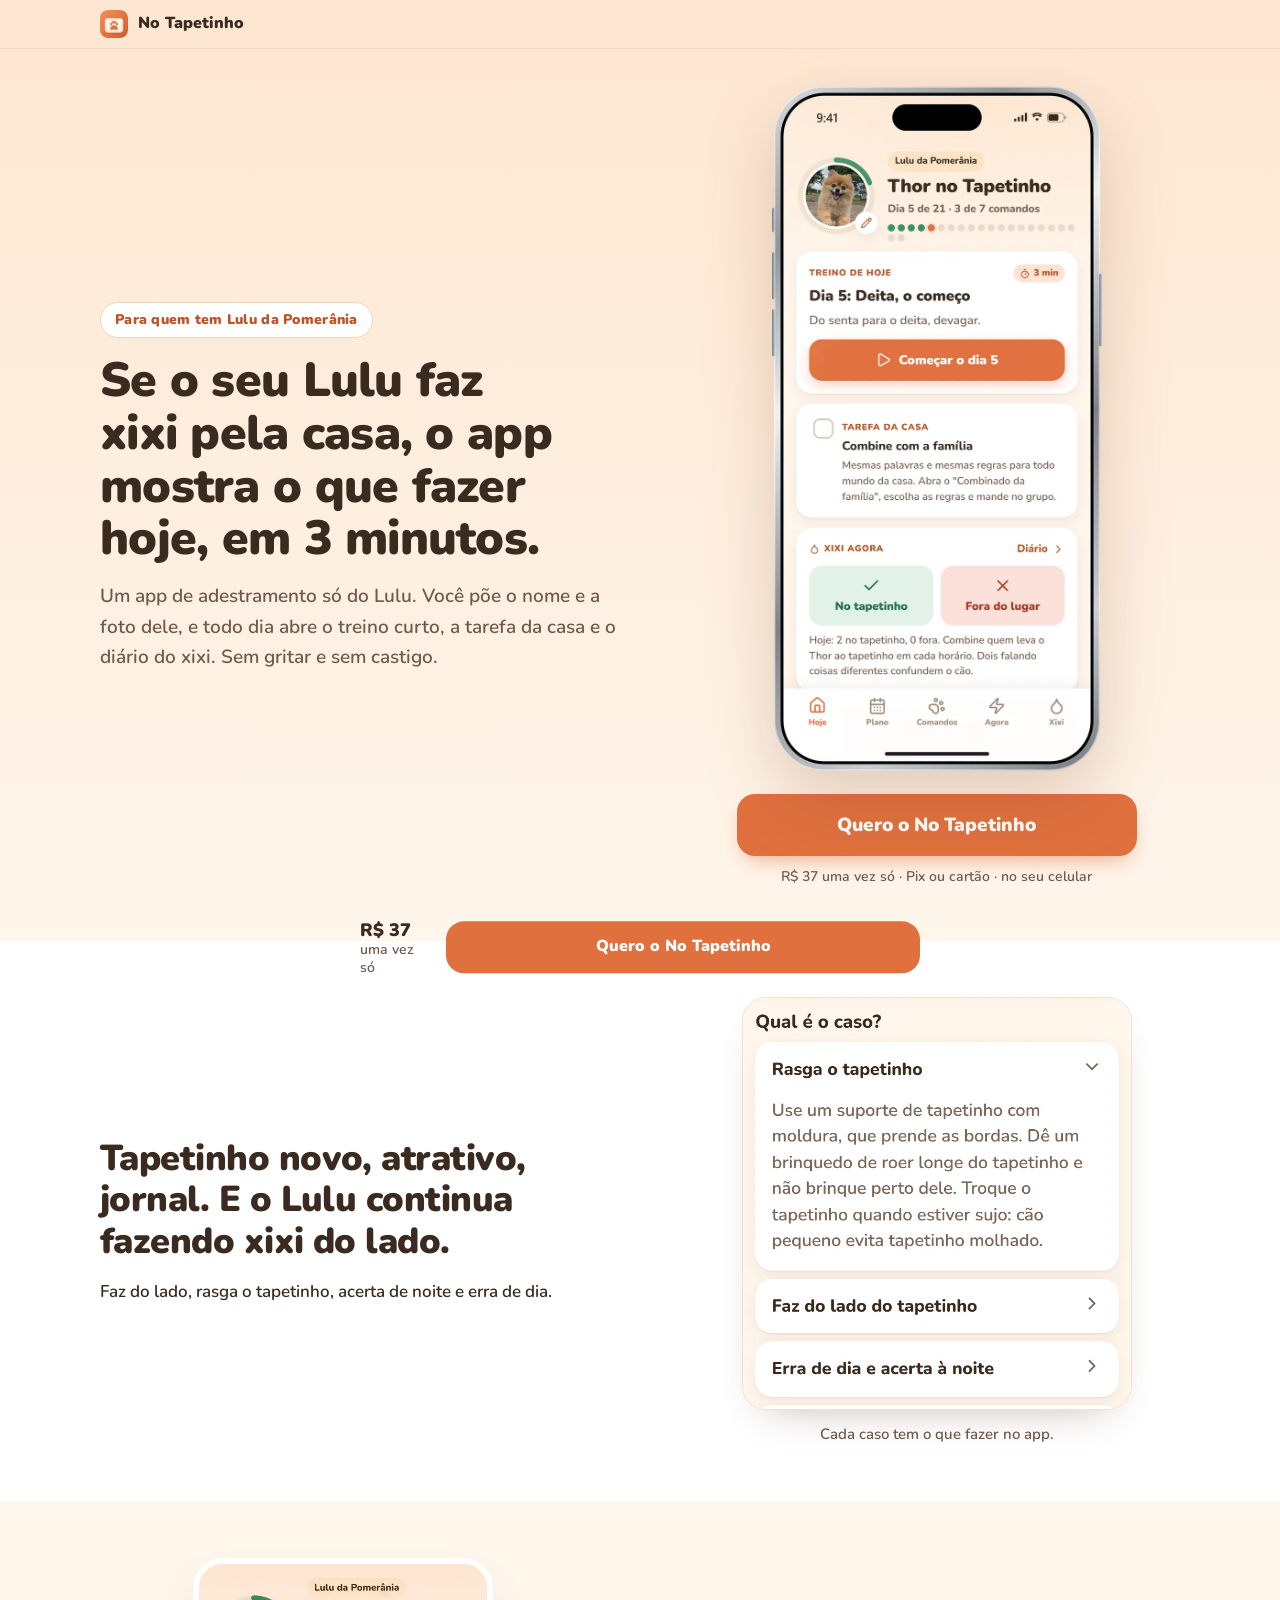
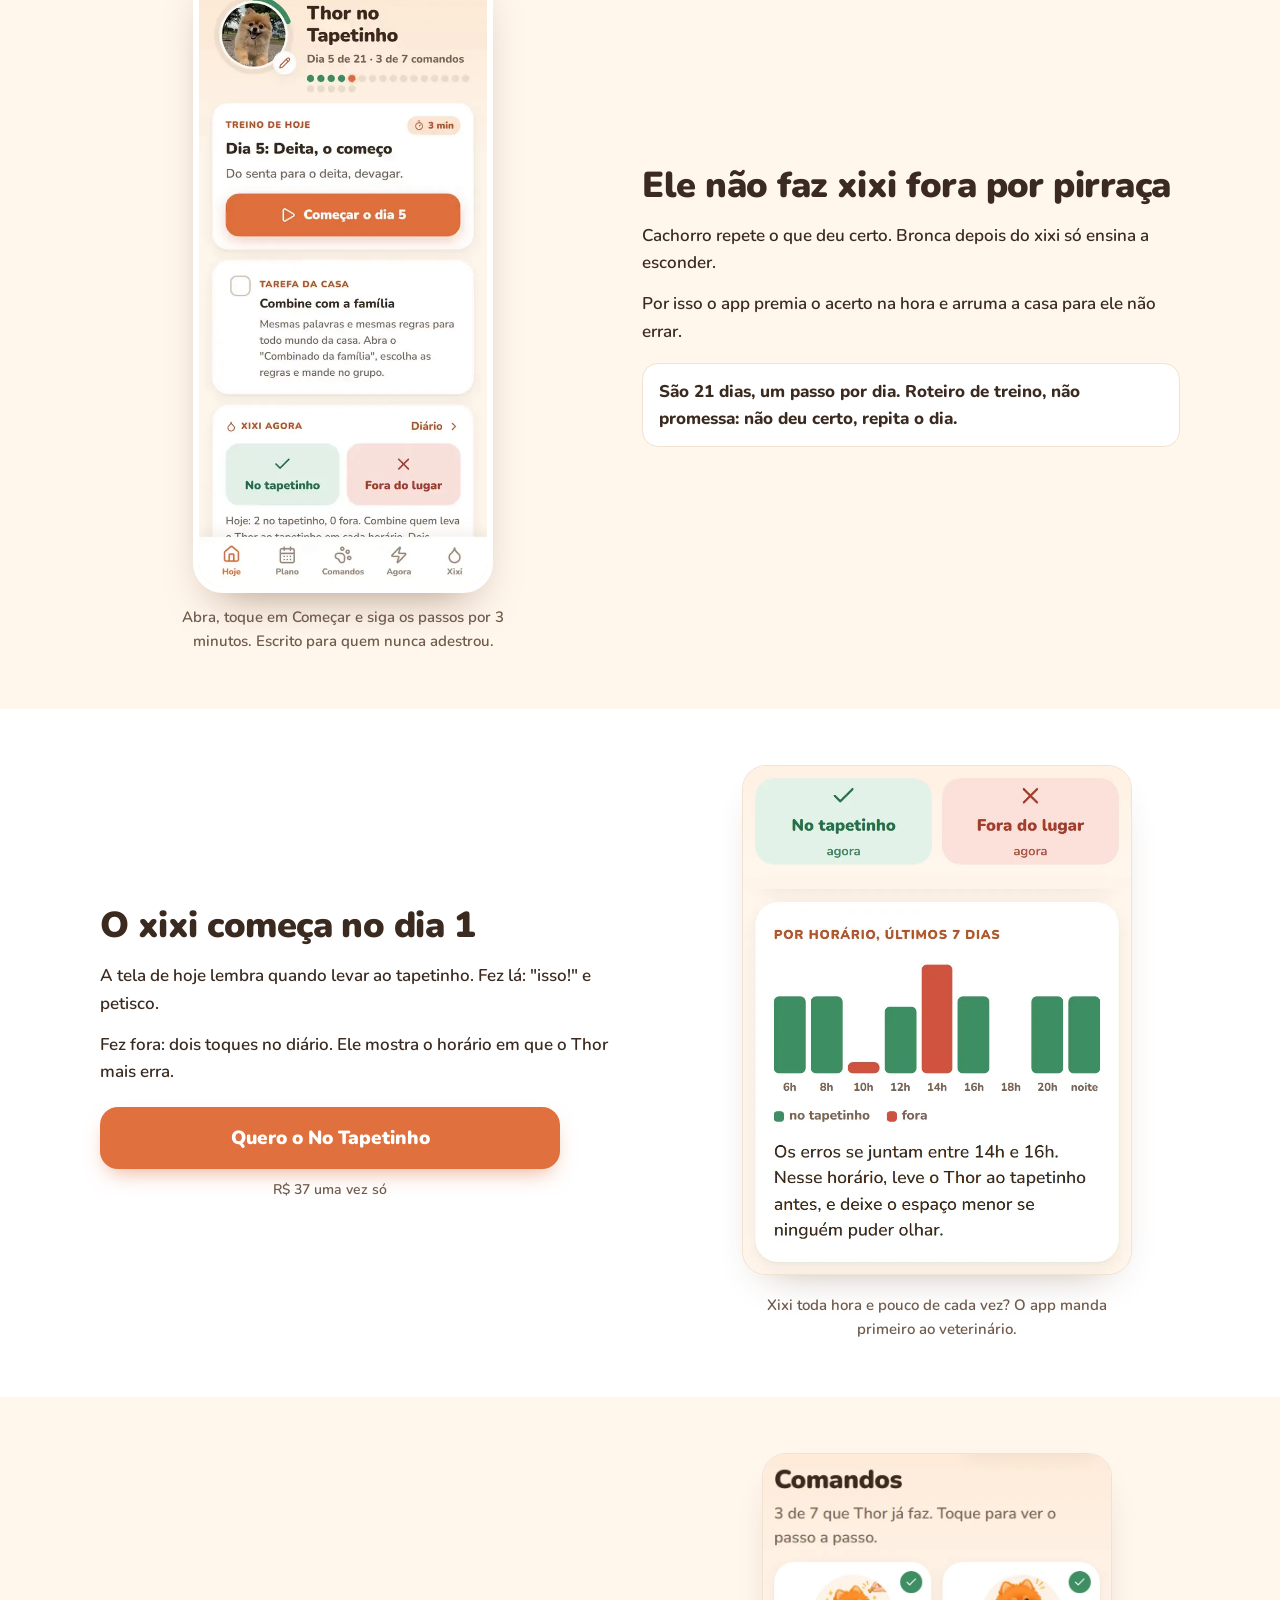
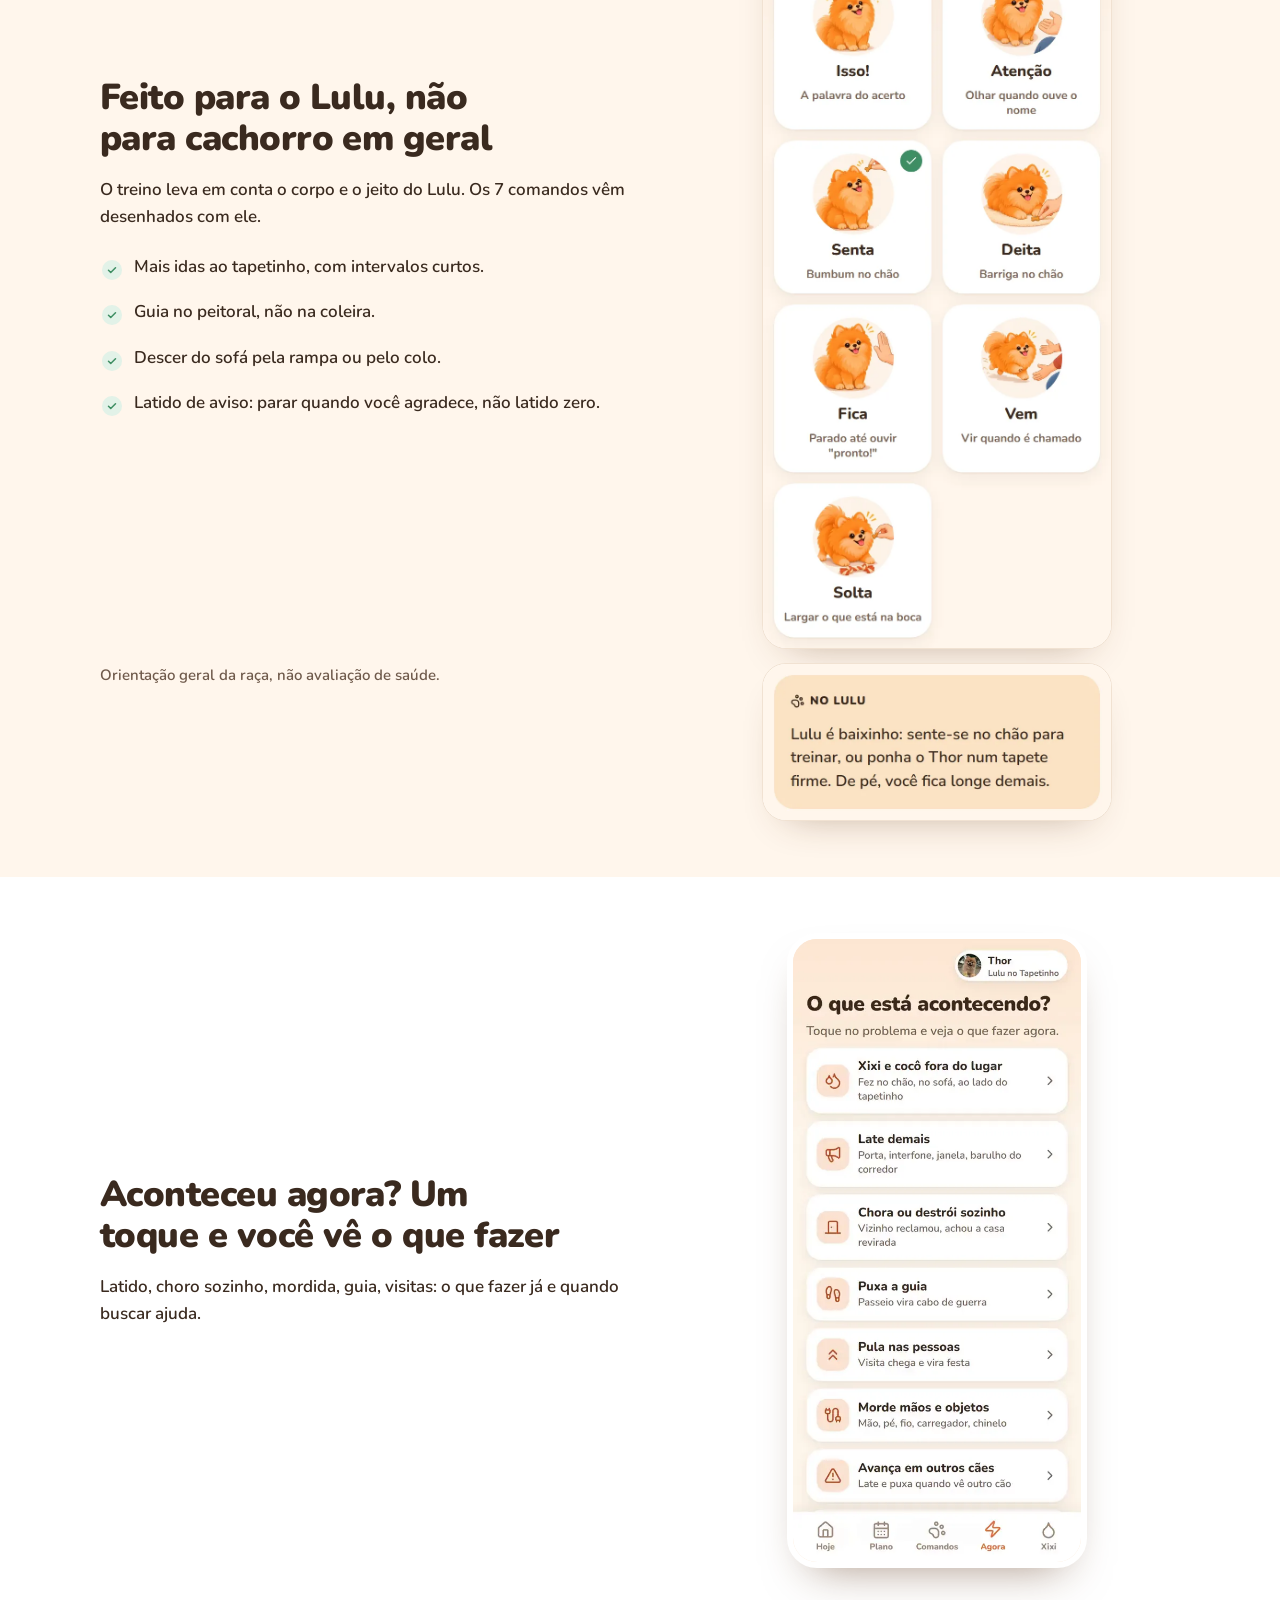
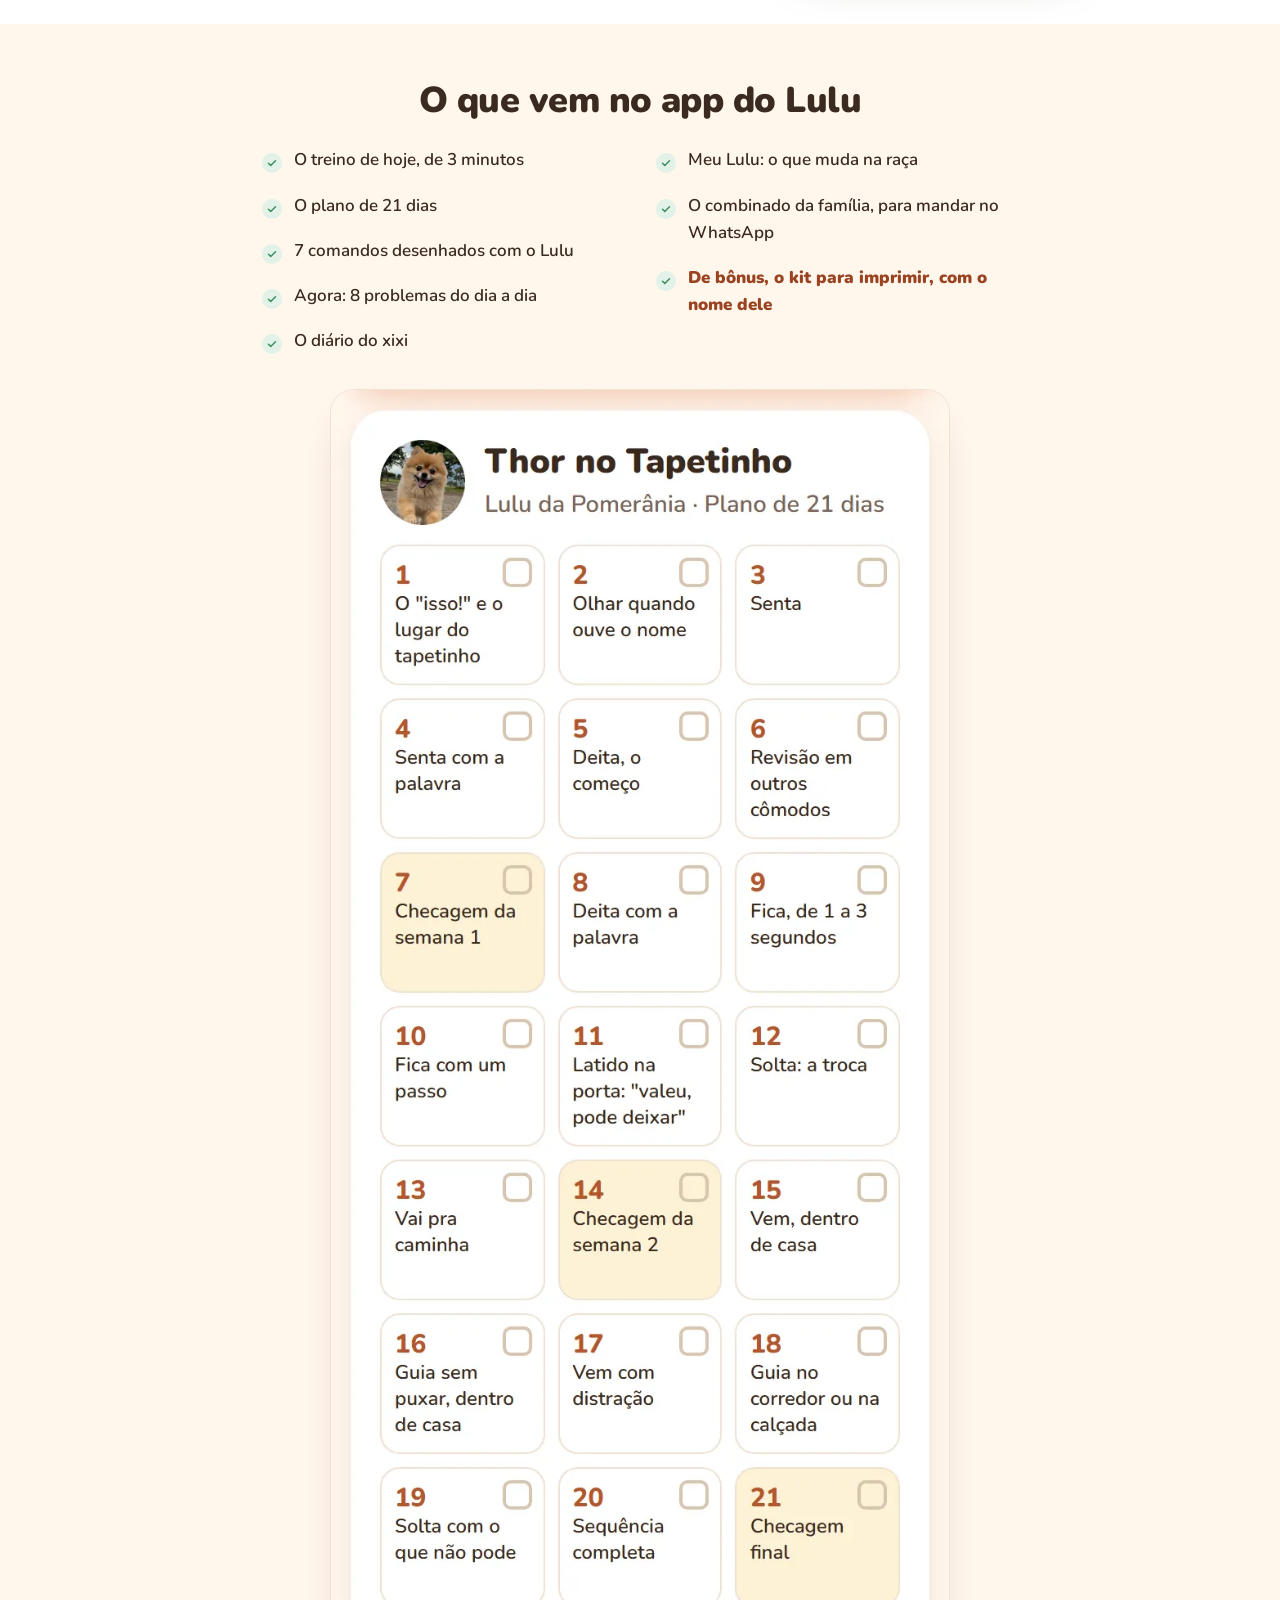
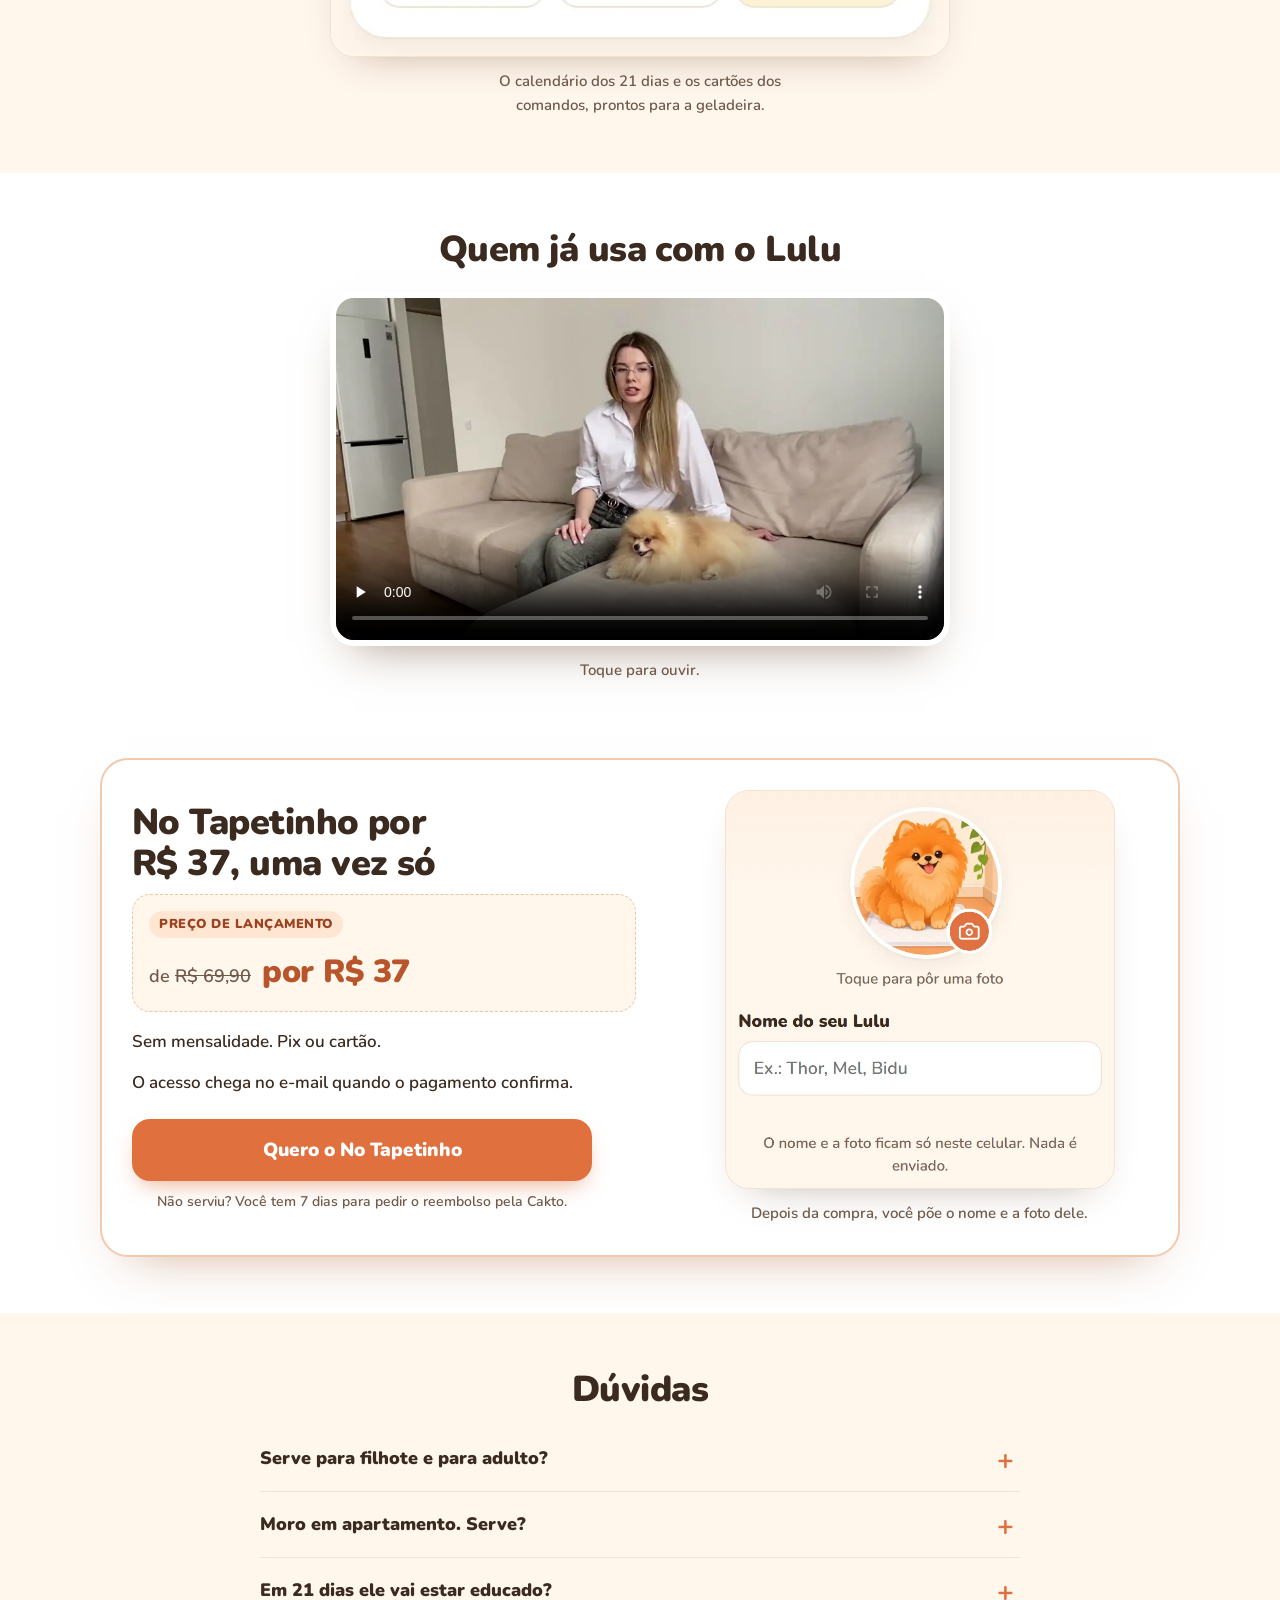
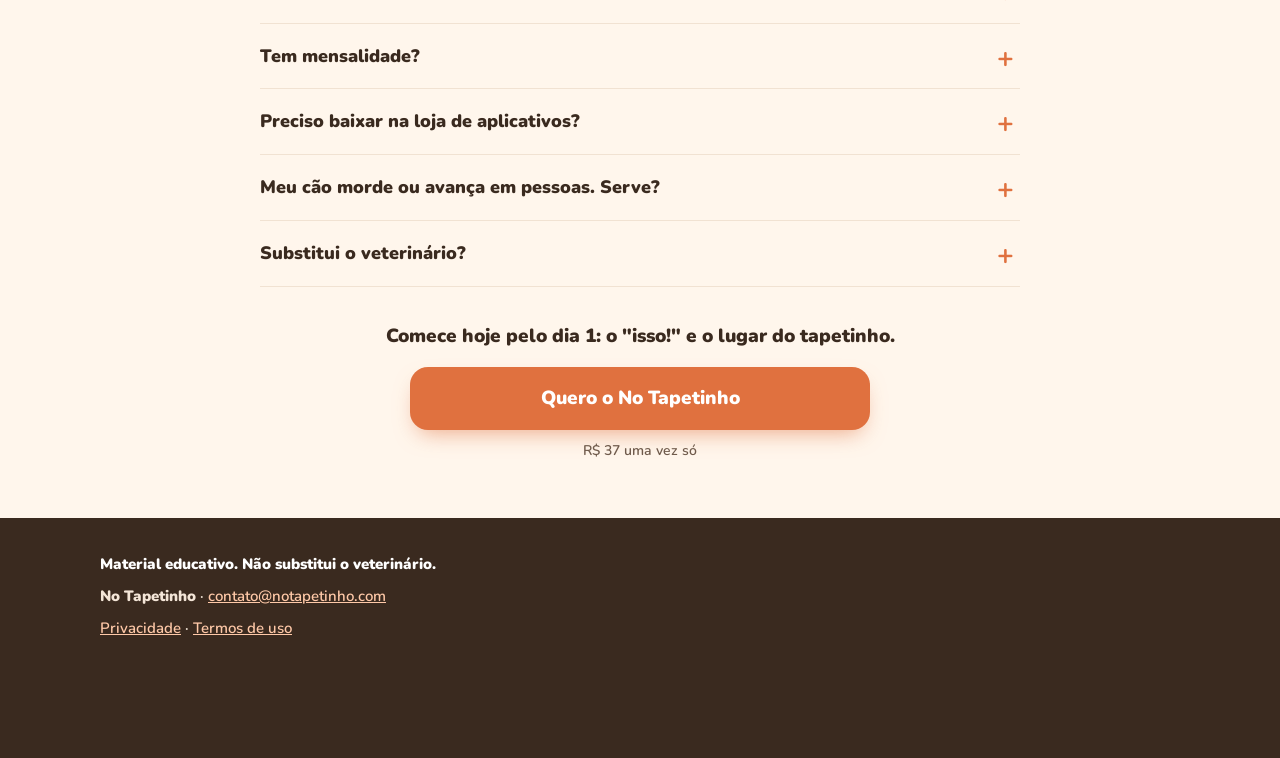
==== commit ec1ffdfc: "Lulu: depoimento em vídeo entre O que vem e a oferta (pausado, som no toque)" ====
--- a/lulu/index.html
+++ b/lulu/index.html
@@ -11,8 +11,9 @@
 <link rel="preload" as="image" imagesrcset="../img/lulu/hero-celular-720.webp 720w, ../img/lulu/hero-celular-880.webp 880w, ../img/lulu/hero-celular-1080.webp 1080w" imagesizes="(max-width: 860px) calc(100vw - 36px), 330px" fetchpriority="high">
 <link rel="preconnect" href="https://fonts.googleapis.com"><link rel="preconnect" href="https://fonts.gstatic.com" crossorigin>
 <link href="https://fonts.googleapis.com/css2?family=Nunito:wght@600;700;800;900&display=swap" rel="stylesheet">
-<!-- RASTREIO PENDENTE: pixel da oferta (Meta, compartilhado com a Conta 01). Preencher RASTREIO.pixel em _fonte/gerar.mjs. -->
-<!-- RASTREIO PENDENTE: script de visitas do painel labofertas. Preencher RASTREIO.painel em _fonte/gerar.mjs. -->
+<script>!function(f,b,e,v,n,t,s){if(f.fbq)return;n=f.fbq=function(){n.callMethod?n.callMethod.apply(n,arguments):n.queue.push(arguments)};if(!f._fbq)f._fbq=n;n.push=n;n.loaded=!0;n.version='2.0';n.queue=[];t=b.createElement(e);t.async=!0;t.src=v;s=b.getElementsByTagName(e)[0];s.parentNode.insertBefore(t,s)}(window,document,'script','https://connect.facebook.net/en_US/fbevents.js');fbq('init','4621816201469916');fbq('track','PageView');</script>
+<noscript><img height="1" width="1" style="display:none" alt="" src="https://www.facebook.com/tr?id=4621816201469916&ev=PageView&noscript=1"></noscript>
+<script async src="https://painel.labofertas.com/api/lp/script?k=7c65ca17fb0c624457cb6c87d1063a69"></script>
 <link rel="stylesheet" href="../estilo.css">
 </head>
 <body>
@@ -50,6 +51,11 @@
  <h2 class="centro">O que vem no app do Lulu</h2>
  <ul class="lista-ok colunas"><li>O treino de hoje, de 3 minutos</li><li>O plano de 21 dias</li><li>7 comandos desenhados com o Lulu</li><li>Agora: 8 problemas do dia a dia</li><li>O diário do xixi</li><li>Meu Lulu: o que muda na raça</li><li>O combinado da família, para mandar no WhatsApp</li><li class="bonus">De bônus, o kit para imprimir, com o nome dele</li></ul>
  <figure class="legendada largo"><div class="shot"><img src="../img/lulu/kit.webp" width="756" height="1548" alt="Kit para imprimir: o calendário dos 21 dias com o nome do cão" loading="lazy" decoding="async"></div><figcaption>O calendário dos 21 dias e os cartões dos comandos, prontos para a geladeira.</figcaption></figure>
+</div></section>
+
+<section class="s-depoimento"><div class="wrap estreito">
+ <h2 class="centro">Quem já usa com o Lulu</h2>
+ <figure class="depoimento"><div class="tela-depo"><video controls playsinline preload="none" width="960" height="540" poster="../img/lulu/depoimento-capa.webp" src="../video/lulu/depoimento.mp4" aria-label="Tutora no sofá com o Lulu dela, contando como foi usar o app"></video></div><figcaption>Toque para ouvir.</figcaption></figure>
 </div></section>
 
 <section class="s-oferta" id="oferta"><div class="wrap tri caixa-oferta">
--- a/estilo.css
+++ b/estilo.css
@@ -120,3 +120,35 @@
   .colunas{columns:1}
   .caixa-oferta{padding:24px 20px}
 }
+/* raiz: destino da bio (marca.md); sem barra de compra, então o rodapé não precisa da folga de baixo */
+.raiz footer{padding-bottom:calc(34px + env(safe-area-inset-bottom))}
+.raiz footer .aviso{opacity:.8}
+.rz-topo{padding:30px 0 22px;background:linear-gradient(180deg,var(--pessego) 0,var(--creme) 100%)}
+.rz-topo h1{font-size:clamp(28px,4.4vw,44px);margin:0}
+.rz-topo .sub{margin-top:12px;font-size:18px}
+.rz-linhas{list-style:none;padding:0;margin:18px 0 0;display:grid;gap:10px}
+.rz-linhas li{display:flex;align-items:center;gap:12px;font-size:16px;line-height:1.35}
+.rz-ic{flex:none;width:40px;height:40px;border-radius:12px;background:#fff;color:var(--terracota);display:flex;align-items:center;justify-content:center;box-shadow:0 1px 2px rgba(90,50,20,.06),0 4px 12px rgba(90,50,20,.07)}
+.rz-ic svg{width:22px;height:22px}
+.rz-racas{padding:26px 0 8px;background:var(--creme)}
+.rz-racas h2{margin:0}
+.rz-linha{color:var(--suave);margin-top:6px}
+.rz-cartoes{list-style:none;padding:0;margin:16px 0 0;display:grid;grid-template-columns:repeat(2,minmax(0,1fr));gap:12px}
+.rz-cartoes a{display:flex;flex-direction:column;align-items:center;height:100%;padding:12px 10px 14px;border-radius:22px;background:#fff;border:1px solid var(--linha);box-shadow:0 1px 2px rgba(90,50,20,.05),0 6px 16px rgba(90,50,20,.06);text-decoration:none;color:var(--tinta);text-align:center;transition:transform .15s,box-shadow .15s}
+.rz-cartoes a:hover{transform:translateY(-2px);box-shadow:0 2px 4px rgba(90,50,20,.06),0 10px 22px rgba(90,50,20,.1)}
+.rz-cartoes a:focus-visible{outline:3px solid var(--terracota);outline-offset:3px}
+.rz-cartoes img{width:min(136px,100%);height:auto;aspect-ratio:1}
+.rz-cartoes strong{font-weight:900;font-size:17px;line-height:1.2;margin-top:4px}
+.rz-cta{margin-top:auto;padding-top:6px;color:var(--terracota2);font-weight:900;font-size:14.5px;line-height:1.3}
+.rz-cta::after{content:"\00a0\203A"}
+.rz-outra{padding:26px 0 34px;background:var(--creme)}
+.rz-outra h3{font-size:20px;font-weight:900}
+.rz-outra p{margin-top:6px;color:var(--suave)}
+.rz-outra a{color:var(--terracota2);font-weight:800;overflow-wrap:anywhere}
+@media(min-width:760px){.rz-topo{padding:52px 0 34px}.rz-cartoes{grid-template-columns:repeat(4,minmax(0,1fr))}}
+/* depoimento em vídeo: pausado, som no toque */
+.s-depoimento{padding-bottom:20px}
+.depoimento{display:flex;flex-direction:column;align-items:center;gap:12px;margin:22px auto 0;max-width:620px}
+.tela-depo{width:100%;border-radius:24px;overflow:hidden;border:6px solid #fff;box-shadow:0 22px 46px -24px rgba(90,50,20,.55);background:var(--pessego)}
+.tela-depo video{width:100%;aspect-ratio:16/9;object-fit:cover}
+.depoimento figcaption{font-size:15px;color:var(--suave);text-align:center}
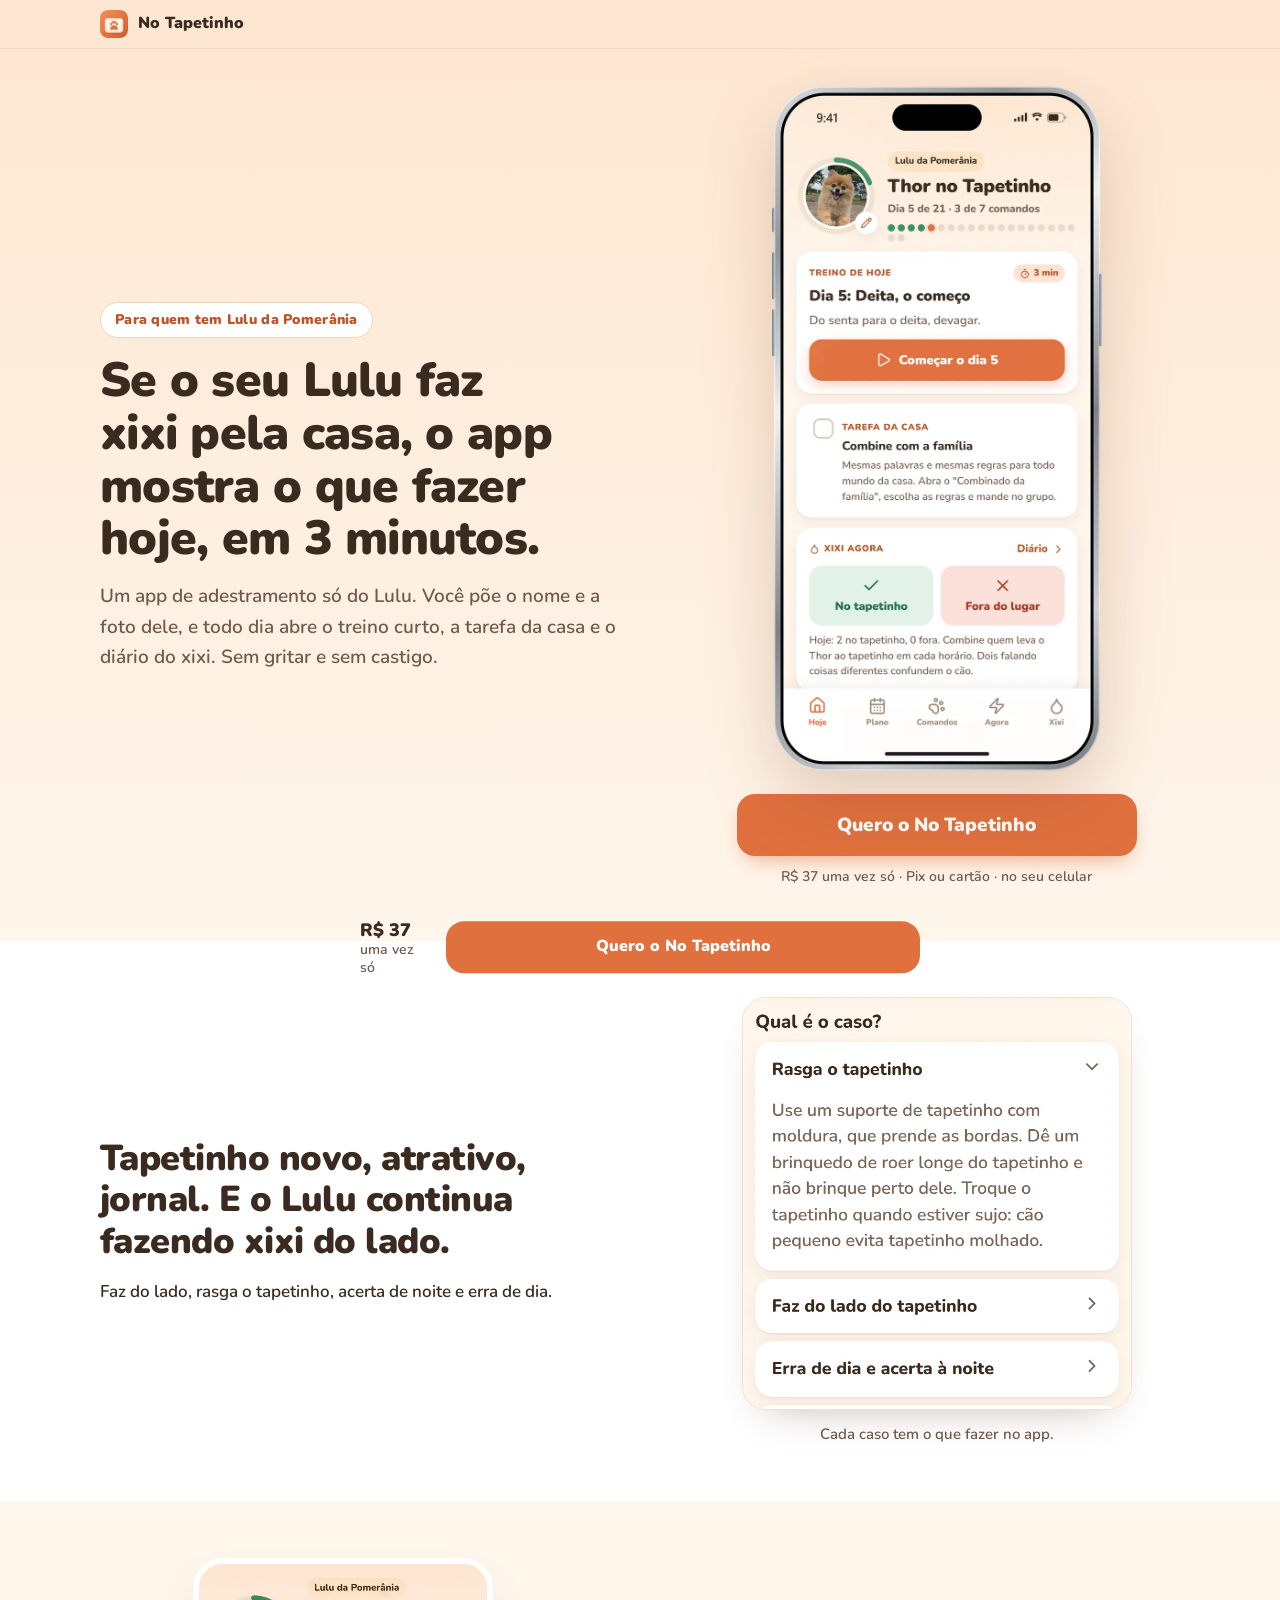
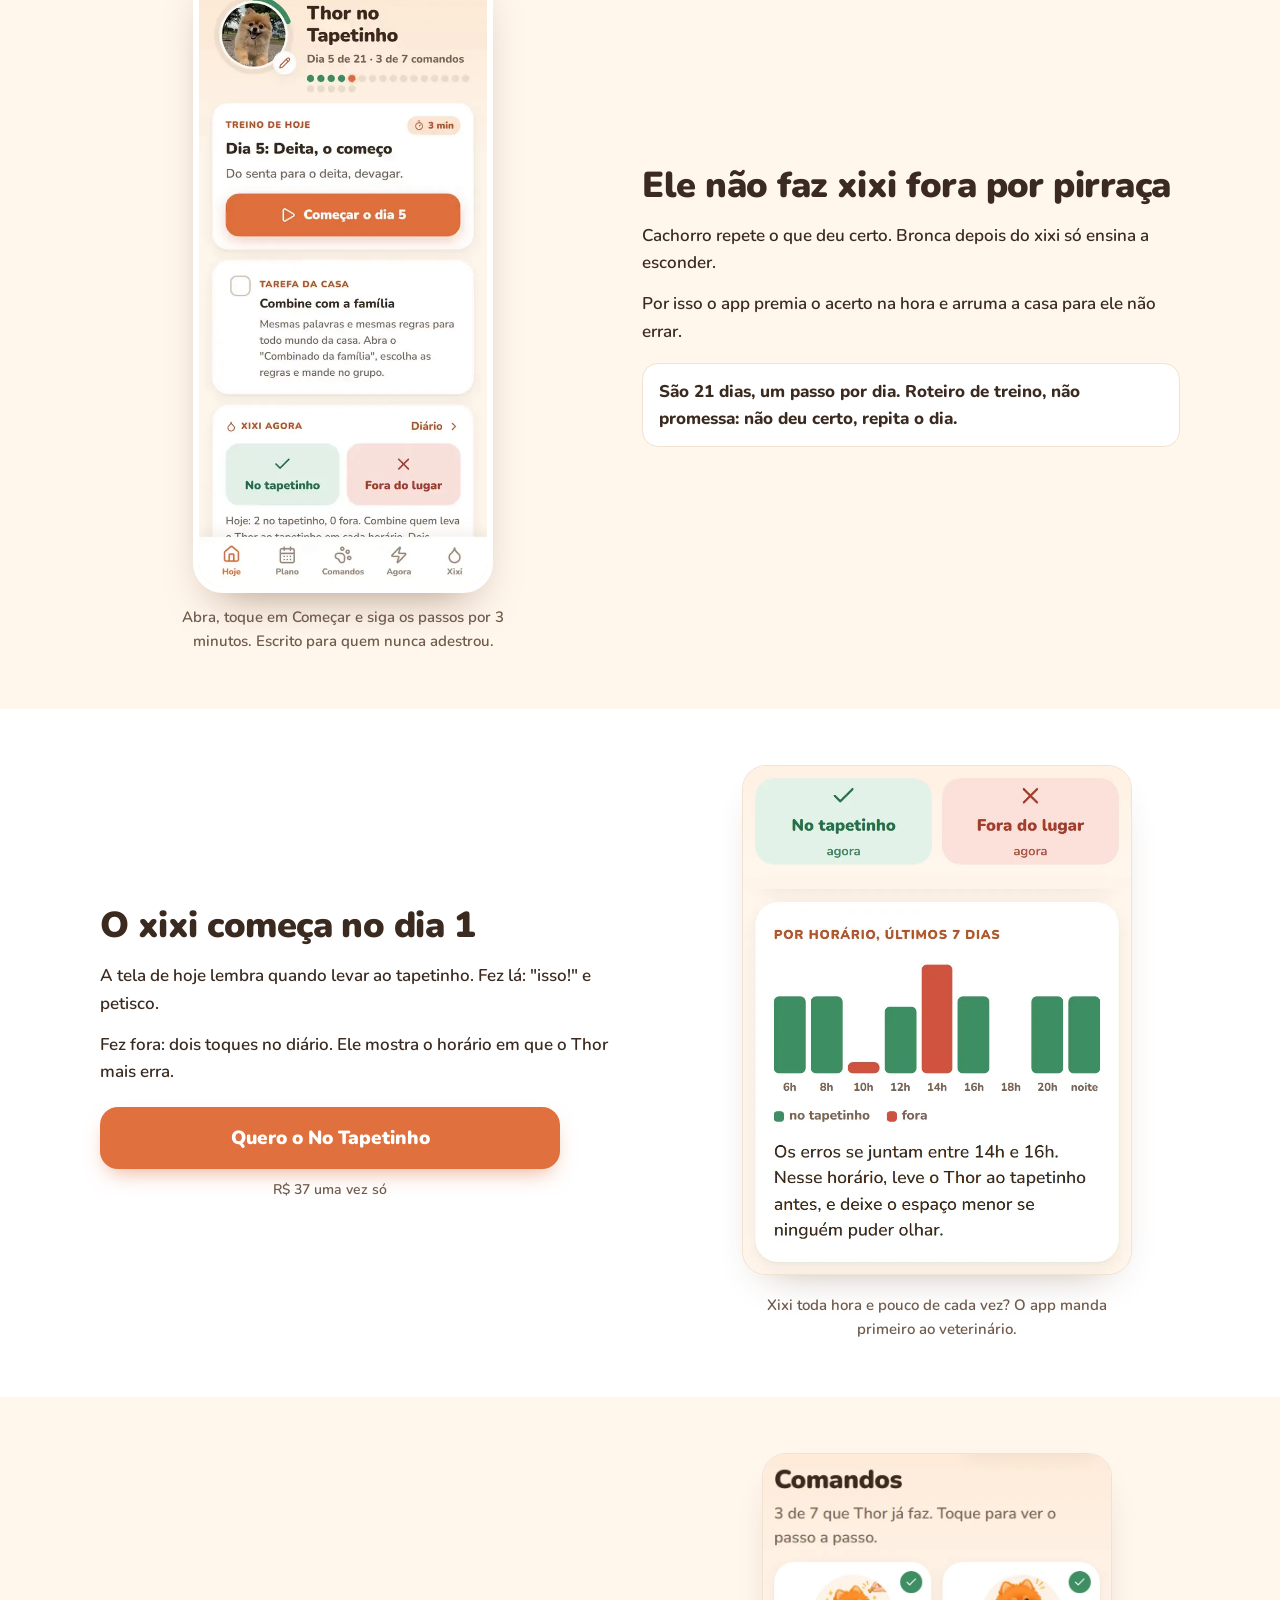
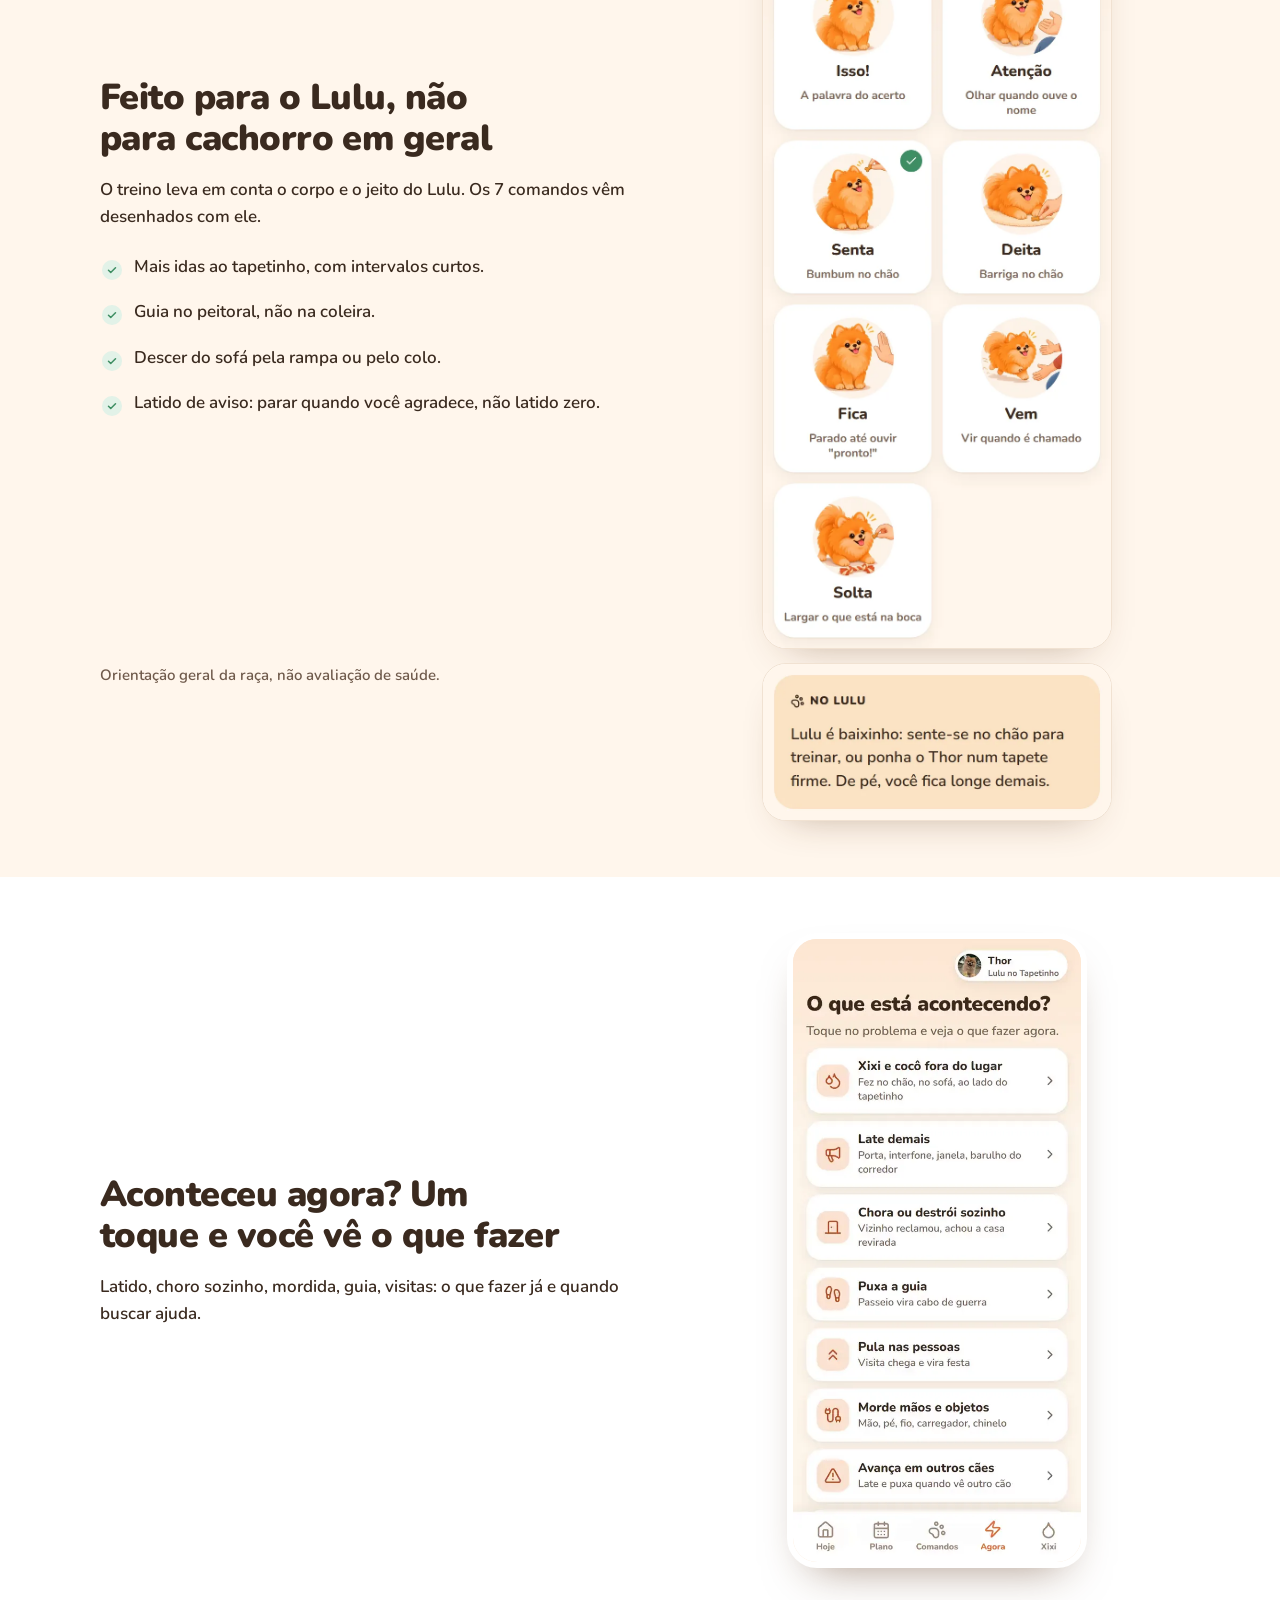
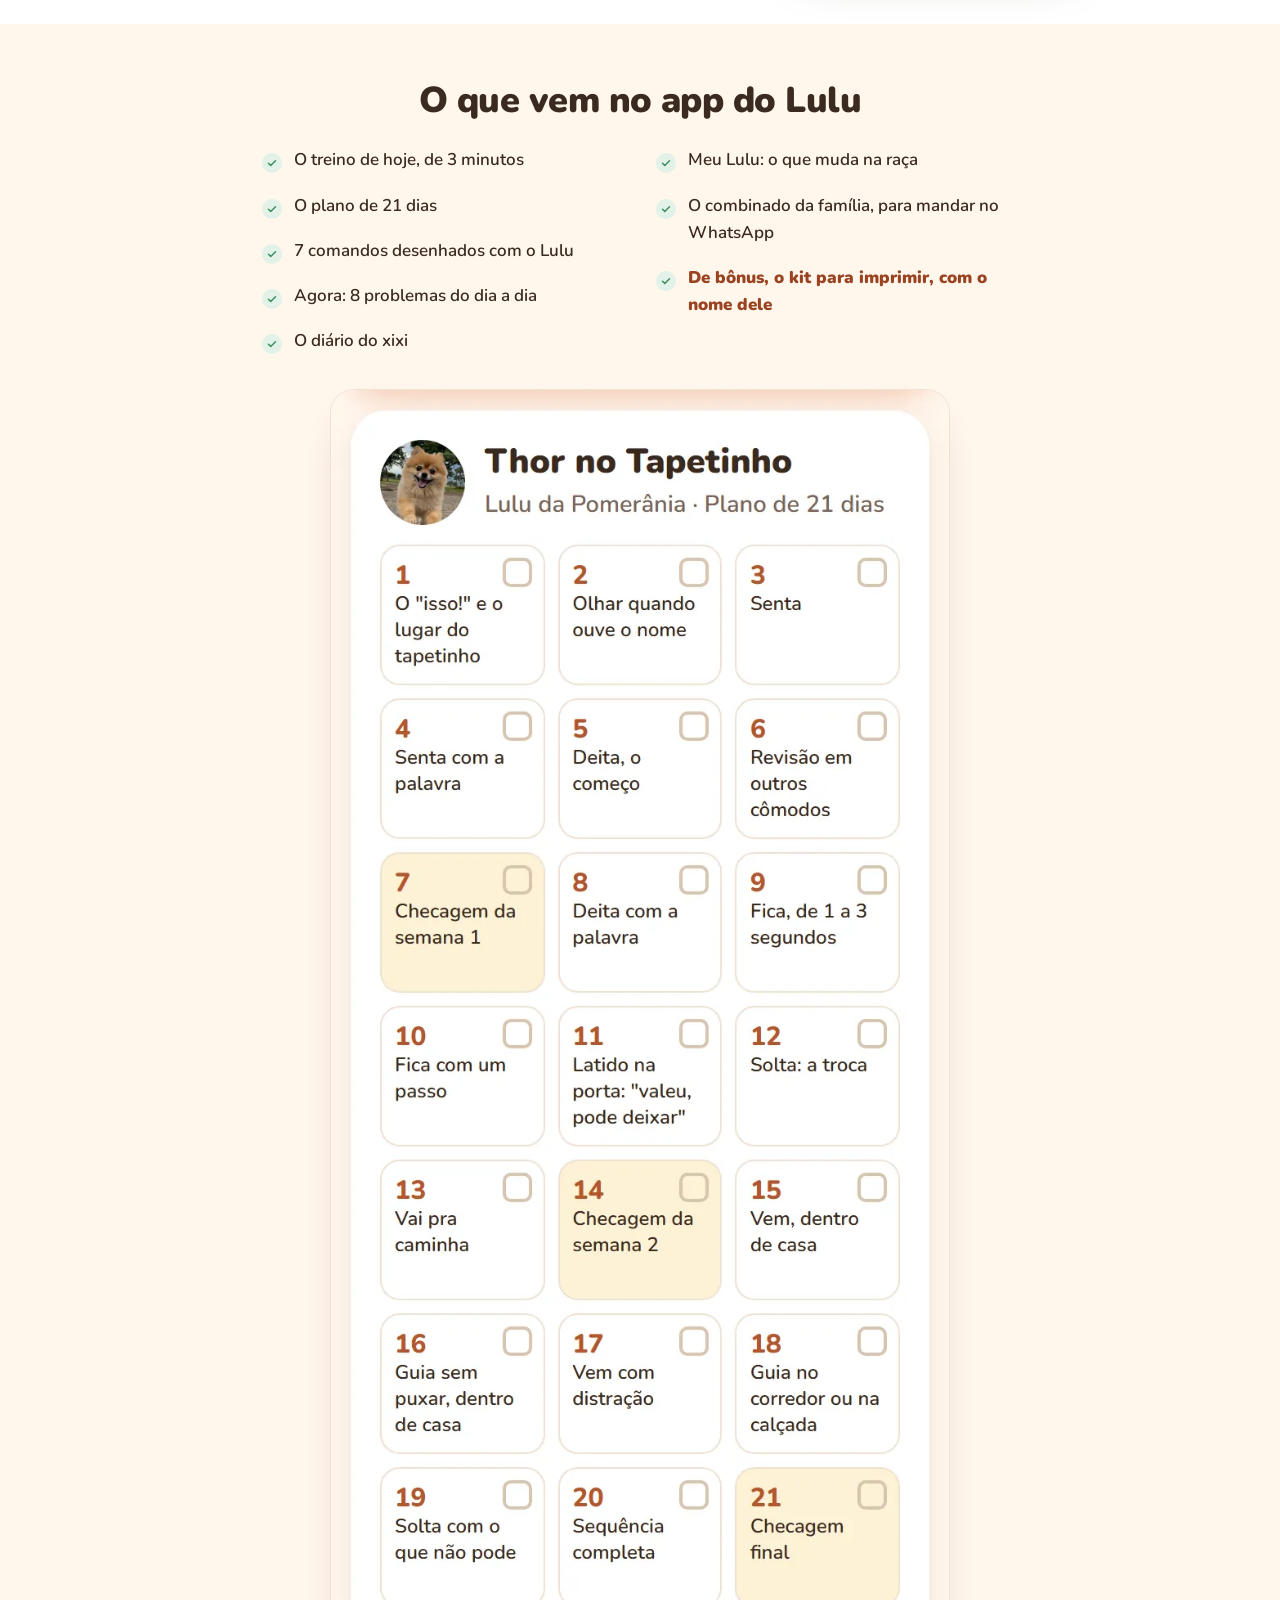
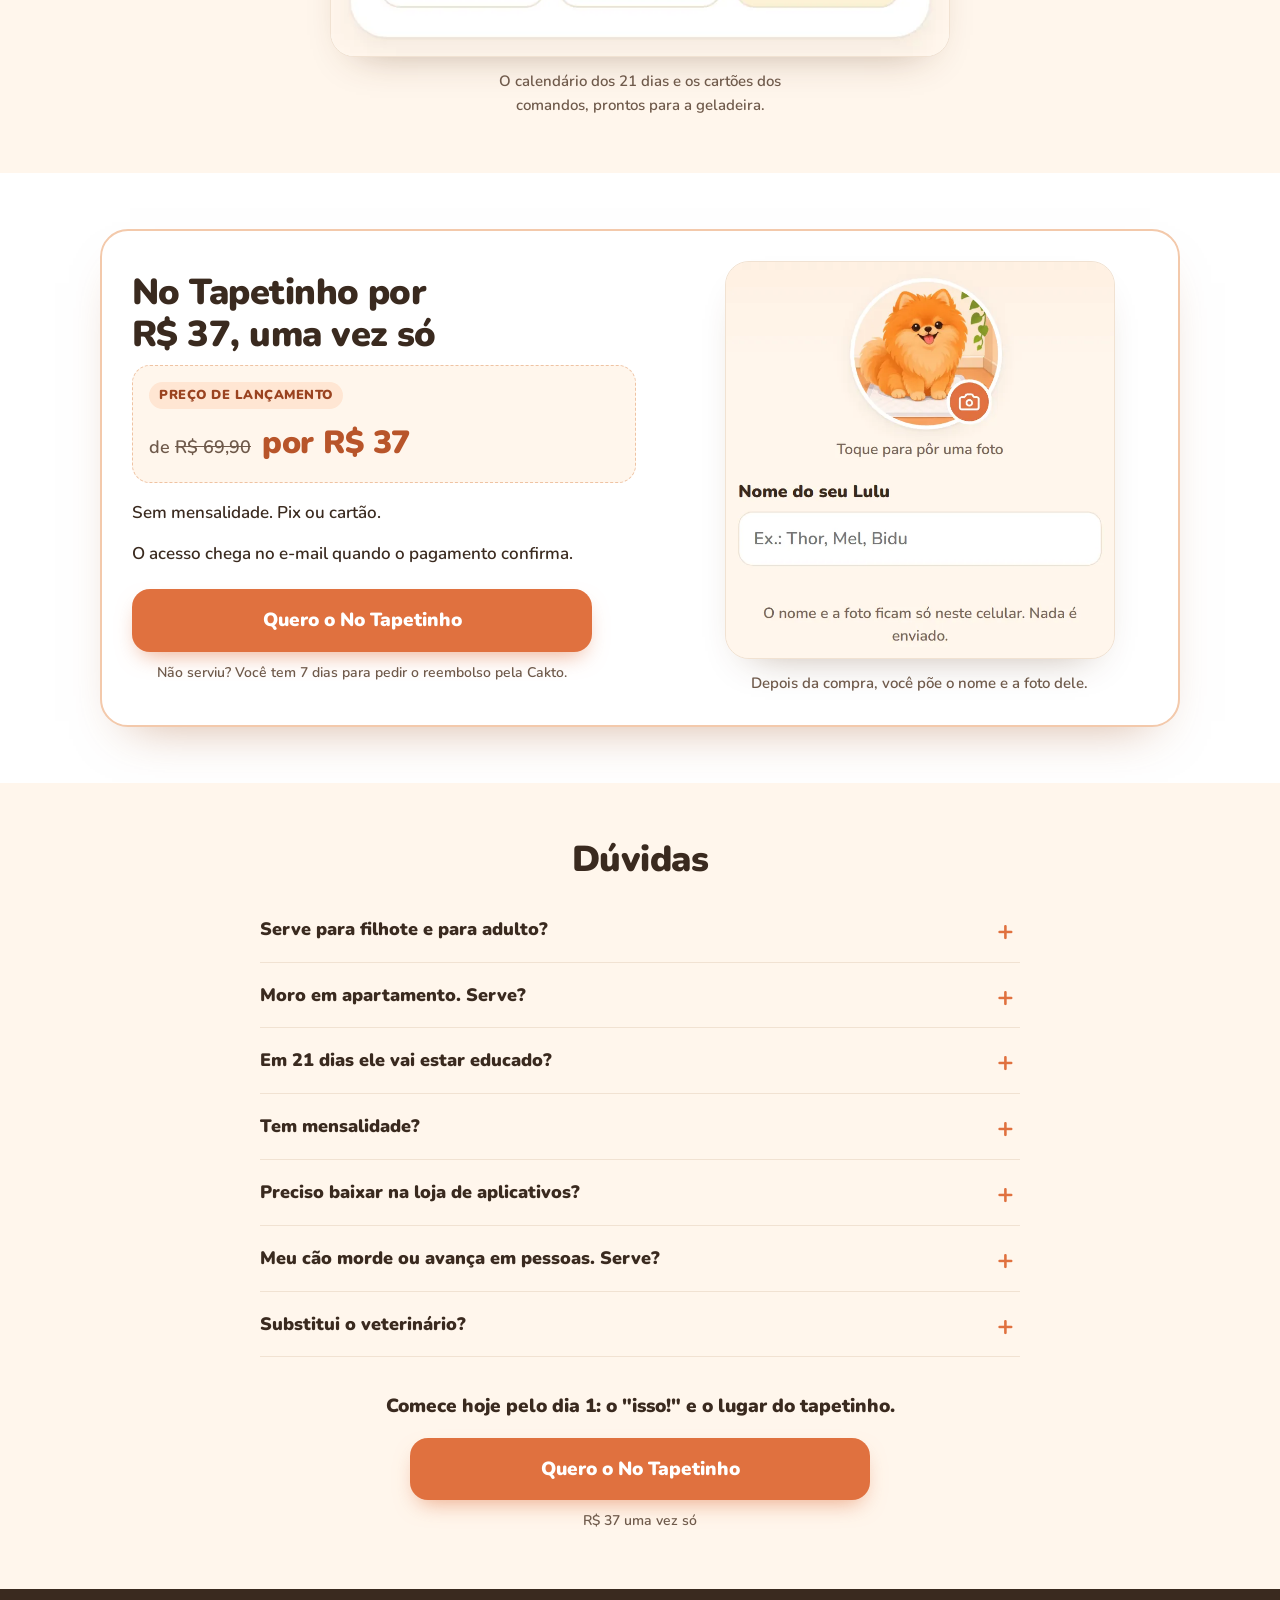
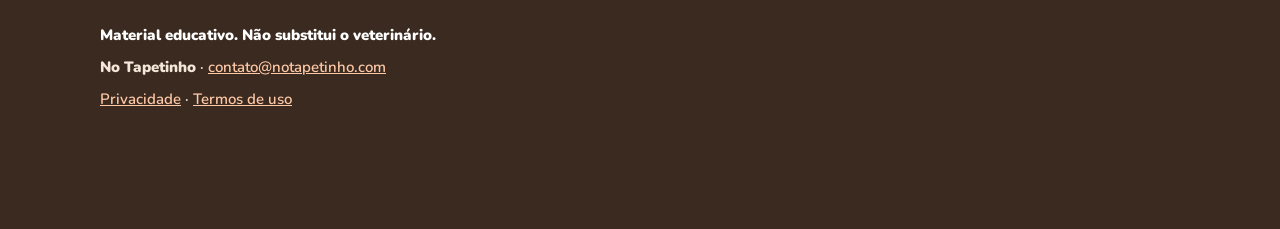
==== commit 85186f86: "Lulu: tira o depoimento em vídeo da página" ====
--- a/lulu/index.html
+++ b/lulu/index.html
@@ -53,11 +53,6 @@
  <figure class="legendada largo"><div class="shot"><img src="../img/lulu/kit.webp" width="756" height="1548" alt="Kit para imprimir: o calendário dos 21 dias com o nome do cão" loading="lazy" decoding="async"></div><figcaption>O calendário dos 21 dias e os cartões dos comandos, prontos para a geladeira.</figcaption></figure>
 </div></section>
 
-<section class="s-depoimento"><div class="wrap estreito">
- <h2 class="centro">Quem já usa com o Lulu</h2>
- <figure class="depoimento"><div class="tela-depo"><video controls playsinline preload="none" width="960" height="540" poster="../img/lulu/depoimento-capa.webp" src="../video/lulu/depoimento.mp4" aria-label="Tutora no sofá com o Lulu dela, contando como foi usar o app"></video></div><figcaption>Toque para ouvir.</figcaption></figure>
-</div></section>
-
 <section class="s-oferta" id="oferta"><div class="wrap tri caixa-oferta">
  <div class="ta"><h2>No Tapetinho por R$ 37, uma vez só</h2>
   <div class="preco-bloco"><p class="lancamento">Preço de lançamento</p><p class="preco-linha">de <s><span class="sr">preço cheio </span>R$ 69,90</s> <strong>por R$ 37</strong></p></div>
--- a/estilo.css
+++ b/estilo.css
@@ -146,9 +146,3 @@
 .rz-outra p{margin-top:6px;color:var(--suave)}
 .rz-outra a{color:var(--terracota2);font-weight:800;overflow-wrap:anywhere}
 @media(min-width:760px){.rz-topo{padding:52px 0 34px}.rz-cartoes{grid-template-columns:repeat(4,minmax(0,1fr))}}
-/* depoimento em vídeo: pausado, som no toque */
-.s-depoimento{padding-bottom:20px}
-.depoimento{display:flex;flex-direction:column;align-items:center;gap:12px;margin:22px auto 0;max-width:620px}
-.tela-depo{width:100%;border-radius:24px;overflow:hidden;border:6px solid #fff;box-shadow:0 22px 46px -24px rgba(90,50,20,.55);background:var(--pessego)}
-.tela-depo video{width:100%;aspect-ratio:16/9;object-fit:cover}
-.depoimento figcaption{font-size:15px;color:var(--suave);text-align:center}
